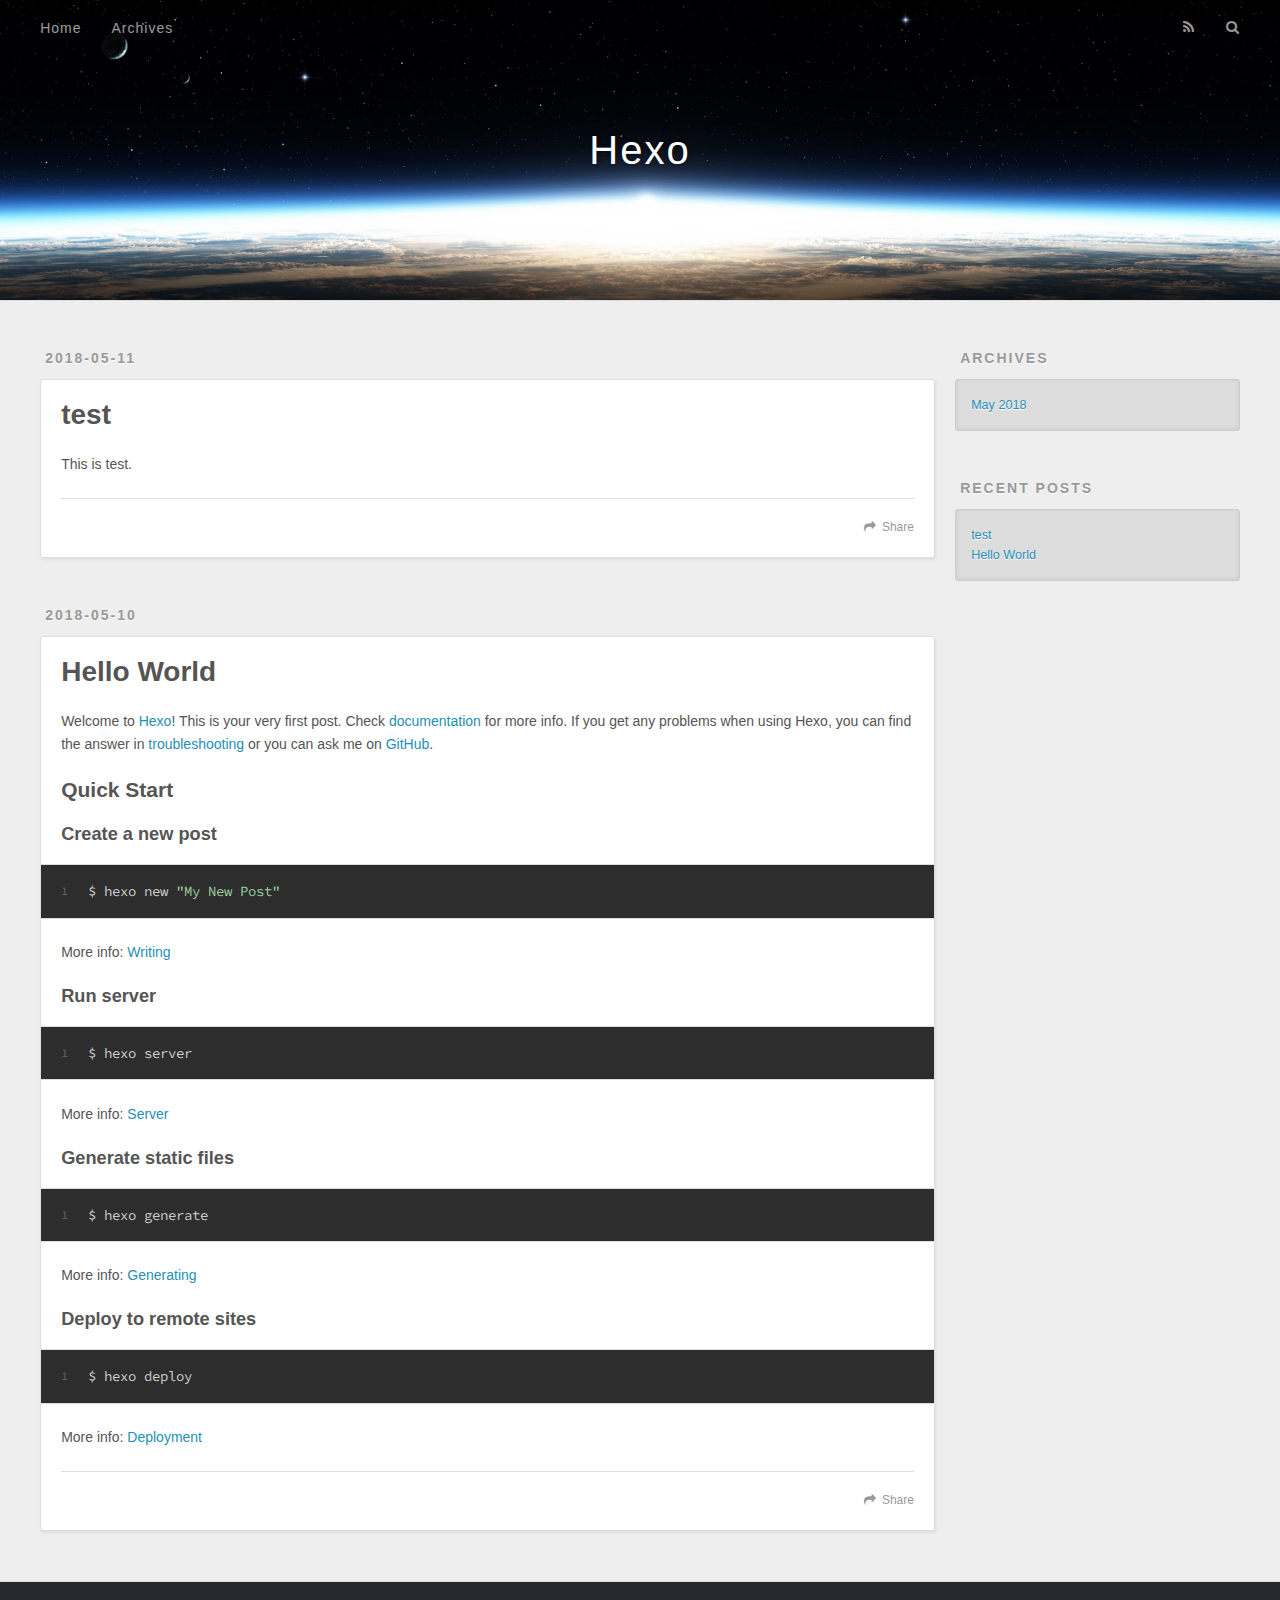
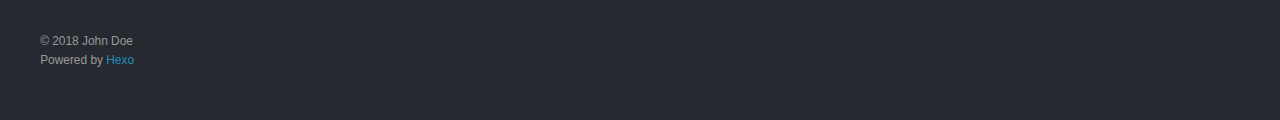
==== index.html @ 7282dd24 "Site updated: 2018-05-11 08:44:43" ====
<!DOCTYPE html>
<html>
<head>
  <meta charset="utf-8">
  

  
  <title>Hexo</title>
  <meta name="viewport" content="width=device-width, initial-scale=1, maximum-scale=1">
  <meta property="og:type" content="website">
<meta property="og:title" content="Hexo">
<meta property="og:url" content="http://yoursite.com/index.html">
<meta property="og:site_name" content="Hexo">
<meta property="og:locale" content="default">
<meta name="twitter:card" content="summary">
<meta name="twitter:title" content="Hexo">
  
    <link rel="alternate" href="/atom.xml" title="Hexo" type="application/atom+xml">
  
  
    <link rel="icon" href="/favicon.png">
  
  
    <link href="//fonts.googleapis.com/css?family=Source+Code+Pro" rel="stylesheet" type="text/css">
  
  <link rel="stylesheet" href="/css/style.css">
</head>

<body>
  <div id="container">
    <div id="wrap">
      <header id="header">
  <div id="banner"></div>
  <div id="header-outer" class="outer">
    <div id="header-title" class="inner">
      <h1 id="logo-wrap">
        <a href="/" id="logo">Hexo</a>
      </h1>
      
    </div>
    <div id="header-inner" class="inner">
      <nav id="main-nav">
        <a id="main-nav-toggle" class="nav-icon"></a>
        
          <a class="main-nav-link" href="/">Home</a>
        
          <a class="main-nav-link" href="/archives">Archives</a>
        
      </nav>
      <nav id="sub-nav">
        
          <a id="nav-rss-link" class="nav-icon" href="/atom.xml" title="RSS Feed"></a>
        
        <a id="nav-search-btn" class="nav-icon" title="Search"></a>
      </nav>
      <div id="search-form-wrap">
        <form action="//google.com/search" method="get" accept-charset="UTF-8" class="search-form"><input type="search" name="q" class="search-form-input" placeholder="Search"><button type="submit" class="search-form-submit">&#xF002;</button><input type="hidden" name="sitesearch" value="http://yoursite.com"></form>
      </div>
    </div>
  </div>
</header>
      <div class="outer">
        <section id="main">
  
    <article id="post-test" class="article article-type-post" itemscope itemprop="blogPost">
  <div class="article-meta">
    <a href="/2018/05/11/test/" class="article-date">
  <time datetime="2018-05-11T00:43:07.000Z" itemprop="datePublished">2018-05-11</time>
</a>
    
  </div>
  <div class="article-inner">
    
    
      <header class="article-header">
        
  
    <h1 itemprop="name">
      <a class="article-title" href="/2018/05/11/test/">test</a>
    </h1>
  

      </header>
    
    <div class="article-entry" itemprop="articleBody">
      
        <p>This is test.</p>

      
    </div>
    <footer class="article-footer">
      <a data-url="http://yoursite.com/2018/05/11/test/" data-id="cjh18owbz0000lodne33cmmk0" class="article-share-link">Share</a>
      
      
    </footer>
  </div>
  
</article>


  
    <article id="post-hello-world" class="article article-type-post" itemscope itemprop="blogPost">
  <div class="article-meta">
    <a href="/2018/05/10/hello-world/" class="article-date">
  <time datetime="2018-05-10T11:15:18.479Z" itemprop="datePublished">2018-05-10</time>
</a>
    
  </div>
  <div class="article-inner">
    
    
      <header class="article-header">
        
  
    <h1 itemprop="name">
      <a class="article-title" href="/2018/05/10/hello-world/">Hello World</a>
    </h1>
  

      </header>
    
    <div class="article-entry" itemprop="articleBody">
      
        <p>Welcome to <a href="https://hexo.io/" target="_blank" rel="noopener">Hexo</a>! This is your very first post. Check <a href="https://hexo.io/docs/" target="_blank" rel="noopener">documentation</a> for more info. If you get any problems when using Hexo, you can find the answer in <a href="https://hexo.io/docs/troubleshooting.html" target="_blank" rel="noopener">troubleshooting</a> or you can ask me on <a href="https://github.com/hexojs/hexo/issues" target="_blank" rel="noopener">GitHub</a>.</p>
<h2 id="Quick-Start"><a href="#Quick-Start" class="headerlink" title="Quick Start"></a>Quick Start</h2><h3 id="Create-a-new-post"><a href="#Create-a-new-post" class="headerlink" title="Create a new post"></a>Create a new post</h3><figure class="highlight bash"><table><tr><td class="gutter"><pre><span class="line">1</span><br></pre></td><td class="code"><pre><span class="line">$ hexo new <span class="string">"My New Post"</span></span><br></pre></td></tr></table></figure>
<p>More info: <a href="https://hexo.io/docs/writing.html" target="_blank" rel="noopener">Writing</a></p>
<h3 id="Run-server"><a href="#Run-server" class="headerlink" title="Run server"></a>Run server</h3><figure class="highlight bash"><table><tr><td class="gutter"><pre><span class="line">1</span><br></pre></td><td class="code"><pre><span class="line">$ hexo server</span><br></pre></td></tr></table></figure>
<p>More info: <a href="https://hexo.io/docs/server.html" target="_blank" rel="noopener">Server</a></p>
<h3 id="Generate-static-files"><a href="#Generate-static-files" class="headerlink" title="Generate static files"></a>Generate static files</h3><figure class="highlight bash"><table><tr><td class="gutter"><pre><span class="line">1</span><br></pre></td><td class="code"><pre><span class="line">$ hexo generate</span><br></pre></td></tr></table></figure>
<p>More info: <a href="https://hexo.io/docs/generating.html" target="_blank" rel="noopener">Generating</a></p>
<h3 id="Deploy-to-remote-sites"><a href="#Deploy-to-remote-sites" class="headerlink" title="Deploy to remote sites"></a>Deploy to remote sites</h3><figure class="highlight bash"><table><tr><td class="gutter"><pre><span class="line">1</span><br></pre></td><td class="code"><pre><span class="line">$ hexo deploy</span><br></pre></td></tr></table></figure>
<p>More info: <a href="https://hexo.io/docs/deployment.html" target="_blank" rel="noopener">Deployment</a></p>

      
    </div>
    <footer class="article-footer">
      <a data-url="http://yoursite.com/2018/05/10/hello-world/" data-id="cjh18owcf0001lodnywdc94x7" class="article-share-link">Share</a>
      
      
    </footer>
  </div>
  
</article>


  


</section>
        
          <aside id="sidebar">
  
    

  
    

  
    
  
    
  <div class="widget-wrap">
    <h3 class="widget-title">Archives</h3>
    <div class="widget">
      <ul class="archive-list"><li class="archive-list-item"><a class="archive-list-link" href="/archives/2018/05/">May 2018</a></li></ul>
    </div>
  </div>


  
    
  <div class="widget-wrap">
    <h3 class="widget-title">Recent Posts</h3>
    <div class="widget">
      <ul>
        
          <li>
            <a href="/2018/05/11/test/">test</a>
          </li>
        
          <li>
            <a href="/2018/05/10/hello-world/">Hello World</a>
          </li>
        
      </ul>
    </div>
  </div>

  
</aside>
        
      </div>
      <footer id="footer">
  
  <div class="outer">
    <div id="footer-info" class="inner">
      &copy; 2018 John Doe<br>
      Powered by <a href="http://hexo.io/" target="_blank">Hexo</a>
    </div>
  </div>
</footer>
    </div>
    <nav id="mobile-nav">
  
    <a href="/" class="mobile-nav-link">Home</a>
  
    <a href="/archives" class="mobile-nav-link">Archives</a>
  
</nav>
    

<script src="//ajax.googleapis.com/ajax/libs/jquery/2.0.3/jquery.min.js"></script>


  <link rel="stylesheet" href="/fancybox/jquery.fancybox.css">
  <script src="/fancybox/jquery.fancybox.pack.js"></script>


<script src="/js/script.js"></script>



  </div>
</body>
</html>
---- css/style.css ----
body {
  width: 100%;
}
body:before,
body:after {
  content: "";
  display: table;
}
body:after {
  clear: both;
}
html,
body,
div,
span,
applet,
object,
iframe,
h1,
h2,
h3,
h4,
h5,
h6,
p,
blockquote,
pre,
a,
abbr,
acronym,
address,
big,
cite,
code,
del,
dfn,
em,
img,
ins,
kbd,
q,
s,
samp,
small,
strike,
strong,
sub,
sup,
tt,
var,
dl,
dt,
dd,
ol,
ul,
li,
fieldset,
form,
label,
legend,
table,
caption,
tbody,
tfoot,
thead,
tr,
th,
td {
  margin: 0;
  padding: 0;
  border: 0;
  outline: 0;
  font-weight: inherit;
  font-style: inherit;
  font-family: inherit;
  font-size: 100%;
  vertical-align: baseline;
}
body {
  line-height: 1;
  color: #000;
  background: #fff;
}
ol,
ul {
  list-style: none;
}
table {
  border-collapse: separate;
  border-spacing: 0;
  vertical-align: middle;
}
caption,
th,
td {
  text-align: left;
  font-weight: normal;
  vertical-align: middle;
}
a img {
  border: none;
}
input,
button {
  margin: 0;
  padding: 0;
}
input::-moz-focus-inner,
button::-moz-focus-inner {
  border: 0;
  padding: 0;
}
@font-face {
  font-family: FontAwesome;
  font-style: normal;
  font-weight: normal;
  src: url("fonts/fontawesome-webfont.eot?v=#4.0.3");
  src: url("fonts/fontawesome-webfont.eot?#iefix&v=#4.0.3") format("embedded-opentype"), url("fonts/fontawesome-webfont.woff?v=#4.0.3") format("woff"), url("fonts/fontawesome-webfont.ttf?v=#4.0.3") format("truetype"), url("fonts/fontawesome-webfont.svg#fontawesomeregular?v=#4.0.3") format("svg");
}
html,
body,
#container {
  height: 100%;
}
body {
  background: #eee;
  font: 14px -apple-system, BlinkMacSystemFont, "Segoe UI", "Roboto", "Oxygen", "Ubuntu", "Cantarell", "Fira Sans", "Droid Sans", "Helvetica Neue", sans-serif;
  -webkit-text-size-adjust: 100%;
}
.outer {
  max-width: 1220px;
  margin: 0 auto;
  padding: 0 20px;
}
.outer:before,
.outer:after {
  content: "";
  display: table;
}
.outer:after {
  clear: both;
}
.inner {
  display: inline;
  float: left;
  width: 98.33333333333333%;
  margin: 0 0.833333333333333%;
}
.left,
.alignleft {
  float: left;
}
.right,
.alignright {
  float: right;
}
.clear {
  clear: both;
}
#container {
  position: relative;
}
.mobile-nav-on {
  overflow: hidden;
}
#wrap {
  height: 100%;
  width: 100%;
  position: absolute;
  top: 0;
  left: 0;
  -webkit-transition: 0.2s ease-out;
  -moz-transition: 0.2s ease-out;
  -ms-transition: 0.2s ease-out;
  transition: 0.2s ease-out;
  z-index: 1;
  background: #eee;
}
.mobile-nav-on #wrap {
  left: 280px;
}
@media screen and (min-width: 768px) {
  #main {
    display: inline;
    float: left;
    width: 73.33333333333333%;
    margin: 0 0.833333333333333%;
  }
}
.article-date,
.article-category-link,
.archive-year,
.widget-title {
  text-decoration: none;
  text-transform: uppercase;
  letter-spacing: 2px;
  color: #999;
  margin-bottom: 1em;
  margin-left: 5px;
  line-height: 1em;
  text-shadow: 0 1px #fff;
  font-weight: bold;
}
.article-inner,
.archive-article-inner {
  background: #fff;
  -webkit-box-shadow: 1px 2px 3px #ddd;
  box-shadow: 1px 2px 3px #ddd;
  border: 1px solid #ddd;
  border-radius: 3px;
}
.article-entry h1,
.widget h1 {
  font-size: 2em;
}
.article-entry h2,
.widget h2 {
  font-size: 1.5em;
}
.article-entry h3,
.widget h3 {
  font-size: 1.3em;
}
.article-entry h4,
.widget h4 {
  font-size: 1.2em;
}
.article-entry h5,
.widget h5 {
  font-size: 1em;
}
.article-entry h6,
.widget h6 {
  font-size: 1em;
  color: #999;
}
.article-entry hr,
.widget hr {
  border: 1px dashed #ddd;
}
.article-entry strong,
.widget strong {
  font-weight: bold;
}
.article-entry em,
.widget em,
.article-entry cite,
.widget cite {
  font-style: italic;
}
.article-entry sup,
.widget sup,
.article-entry sub,
.widget sub {
  font-size: 0.75em;
  line-height: 0;
  position: relative;
  vertical-align: baseline;
}
.article-entry sup,
.widget sup {
  top: -0.5em;
}
.article-entry sub,
.widget sub {
  bottom: -0.2em;
}
.article-entry small,
.widget small {
  font-size: 0.85em;
}
.article-entry acronym,
.widget acronym,
.article-entry abbr,
.widget abbr {
  border-bottom: 1px dotted;
}
.article-entry ul,
.widget ul,
.article-entry ol,
.widget ol,
.article-entry dl,
.widget dl {
  margin: 0 20px;
  line-height: 1.6em;
}
.article-entry ul ul,
.widget ul ul,
.article-entry ol ul,
.widget ol ul,
.article-entry ul ol,
.widget ul ol,
.article-entry ol ol,
.widget ol ol {
  margin-top: 0;
  margin-bottom: 0;
}
.article-entry ul,
.widget ul {
  list-style: disc;
}
.article-entry ol,
.widget ol {
  list-style: decimal;
}
.article-entry dt,
.widget dt {
  font-weight: bold;
}
#header {
  height: 300px;
  position: relative;
  border-bottom: 1px solid #ddd;
}
#header:before,
#header:after {
  content: "";
  position: absolute;
  left: 0;
  right: 0;
  height: 40px;
}
#header:before {
  top: 0;
  background: -webkit-linear-gradient(rgba(0,0,0,0.2), transparent);
  background: -moz-linear-gradient(rgba(0,0,0,0.2), transparent);
  background: -ms-linear-gradient(rgba(0,0,0,0.2), transparent);
  background: linear-gradient(rgba(0,0,0,0.2), transparent);
}
#header:after {
  bottom: 0;
  background: -webkit-linear-gradient(transparent, rgba(0,0,0,0.2));
  background: -moz-linear-gradient(transparent, rgba(0,0,0,0.2));
  background: -ms-linear-gradient(transparent, rgba(0,0,0,0.2));
  background: linear-gradient(transparent, rgba(0,0,0,0.2));
}
#header-outer {
  height: 100%;
  position: relative;
}
#header-inner {
  position: relative;
  overflow: hidden;
}
#banner {
  position: absolute;
  top: 0;
  left: 0;
  width: 100%;
  height: 100%;
  background: url("images/banner.jpg") center #000;
  -webkit-background-size: cover;
  -moz-background-size: cover;
  background-size: cover;
  z-index: -1;
}
#header-title {
  text-align: center;
  height: 40px;
  position: absolute;
  top: 50%;
  left: 0;
  margin-top: -20px;
}
#logo,
#subtitle {
  text-decoration: none;
  color: #fff;
  font-weight: 300;
  text-shadow: 0 1px 4px rgba(0,0,0,0.3);
}
#logo {
  font-size: 40px;
  line-height: 40px;
  letter-spacing: 2px;
}
#subtitle {
  font-size: 16px;
  line-height: 16px;
  letter-spacing: 1px;
}
#subtitle-wrap {
  margin-top: 16px;
}
#main-nav {
  float: left;
  margin-left: -15px;
}
.nav-icon,
.main-nav-link {
  float: left;
  color: #fff;
  opacity: 0.6;
  text-decoration: none;
  text-shadow: 0 1px rgba(0,0,0,0.2);
  -webkit-transition: opacity 0.2s;
  -moz-transition: opacity 0.2s;
  -ms-transition: opacity 0.2s;
  transition: opacity 0.2s;
  display: block;
  padding: 20px 15px;
}
.nav-icon:hover,
.main-nav-link:hover {
  opacity: 1;
}
.nav-icon {
  font-family: FontAwesome;
  text-align: center;
  font-size: 14px;
  width: 14px;
  height: 14px;
  padding: 20px 15px;
  position: relative;
  cursor: pointer;
}
.main-nav-link {
  font-weight: 300;
  letter-spacing: 1px;
}
@media screen and (max-width: 479px) {
  .main-nav-link {
    display: none;
  }
}
#main-nav-toggle {
  display: none;
}
#main-nav-toggle:before {
  content: "\f0c9";
}
@media screen and (max-width: 479px) {
  #main-nav-toggle {
    display: block;
  }
}
#sub-nav {
  float: right;
  margin-right: -15px;
}
#nav-rss-link:before {
  content: "\f09e";
}
#nav-search-btn:before {
  content: "\f002";
}
#search-form-wrap {
  position: absolute;
  top: 15px;
  width: 150px;
  height: 30px;
  right: -150px;
  opacity: 0;
  -webkit-transition: 0.2s ease-out;
  -moz-transition: 0.2s ease-out;
  -ms-transition: 0.2s ease-out;
  transition: 0.2s ease-out;
}
#search-form-wrap.on {
  opacity: 1;
  right: 0;
}
@media screen and (max-width: 479px) {
  #search-form-wrap {
    width: 100%;
    right: -100%;
  }
}
.search-form {
  position: absolute;
  top: 0;
  left: 0;
  right: 0;
  background: #fff;
  padding: 5px 15px;
  border-radius: 15px;
  -webkit-box-shadow: 0 0 10px rgba(0,0,0,0.3);
  box-shadow: 0 0 10px rgba(0,0,0,0.3);
}
.search-form-input {
  border: none;
  background: none;
  color: #555;
  width: 100%;
  font: 13px -apple-system, BlinkMacSystemFont, "Segoe UI", "Roboto", "Oxygen", "Ubuntu", "Cantarell", "Fira Sans", "Droid Sans", "Helvetica Neue", sans-serif;
  outline: none;
}
.search-form-input::-webkit-search-results-decoration,
.search-form-input::-webkit-search-cancel-button {
  -webkit-appearance: none;
}
.search-form-submit {
  position: absolute;
  top: 50%;
  right: 10px;
  margin-top: -7px;
  font: 13px FontAwesome;
  border: none;
  background: none;
  color: #bbb;
  cursor: pointer;
}
.search-form-submit:hover,
.search-form-submit:focus {
  color: #777;
}
.article {
  margin: 50px 0;
}
.article-inner {
  overflow: hidden;
}
.article-meta:before,
.article-meta:after {
  content: "";
  display: table;
}
.article-meta:after {
  clear: both;
}
.article-date {
  float: left;
}
.article-category {
  float: left;
  line-height: 1em;
  color: #ccc;
  text-shadow: 0 1px #fff;
  margin-left: 8px;
}
.article-category:before {
  content: "\2022";
}
.article-category-link {
  margin: 0 12px 1em;
}
.article-header {
  padding: 20px 20px 0;
}
.article-title {
  text-decoration: none;
  font-size: 2em;
  font-weight: bold;
  color: #555;
  line-height: 1.1em;
  -webkit-transition: color 0.2s;
  -moz-transition: color 0.2s;
  -ms-transition: color 0.2s;
  transition: color 0.2s;
}
a.article-title:hover {
  color: #258fb8;
}
.article-entry {
  color: #555;
  padding: 0 20px;
}
.article-entry:before,
.article-entry:after {
  content: "";
  display: table;
}
.article-entry:after {
  clear: both;
}
.article-entry p,
.article-entry table {
  line-height: 1.6em;
  margin: 1.6em 0;
}
.article-entry h1,
.article-entry h2,
.article-entry h3,
.article-entry h4,
.article-entry h5,
.article-entry h6 {
  font-weight: bold;
}
.article-entry h1,
.article-entry h2,
.article-entry h3,
.article-entry h4,
.article-entry h5,
.article-entry h6 {
  line-height: 1.1em;
  margin: 1.1em 0;
}
.article-entry a {
  color: #258fb8;
  text-decoration: none;
}
.article-entry a:hover {
  text-decoration: underline;
}
.article-entry ul,
.article-entry ol,
.article-entry dl {
  margin-top: 1.6em;
  margin-bottom: 1.6em;
}
.article-entry img,
.article-entry video {
  max-width: 100%;
  height: auto;
  display: block;
  margin: auto;
}
.article-entry iframe {
  border: none;
}
.article-entry table {
  width: 100%;
  border-collapse: collapse;
  border-spacing: 0;
}
.article-entry th {
  font-weight: bold;
  border-bottom: 3px solid #ddd;
  padding-bottom: 0.5em;
}
.article-entry td {
  border-bottom: 1px solid #ddd;
  padding: 10px 0;
}
.article-entry blockquote {
  font-family: Georgia, "Times New Roman", serif;
  font-size: 1.4em;
  margin: 1.6em 20px;
  text-align: center;
}
.article-entry blockquote footer {
  font-size: 14px;
  margin: 1.6em 0;
  font-family: -apple-system, BlinkMacSystemFont, "Segoe UI", "Roboto", "Oxygen", "Ubuntu", "Cantarell", "Fira Sans", "Droid Sans", "Helvetica Neue", sans-serif;
}
.article-entry blockquote footer cite:before {
  content: "—";
  padding: 0 0.5em;
}
.article-entry .pullquote {
  text-align: left;
  width: 45%;
  margin: 0;
}
.article-entry .pullquote.left {
  margin-left: 0.5em;
  margin-right: 1em;
}
.article-entry .pullquote.right {
  margin-right: 0.5em;
  margin-left: 1em;
}
.article-entry .caption {
  color: #999;
  display: block;
  font-size: 0.9em;
  margin-top: 0.5em;
  position: relative;
  text-align: center;
}
.article-entry .video-container {
  position: relative;
  padding-top: 56.25%;
  height: 0;
  overflow: hidden;
}
.article-entry .video-container iframe,
.article-entry .video-container object,
.article-entry .video-container embed {
  position: absolute;
  top: 0;
  left: 0;
  width: 100%;
  height: 100%;
  margin-top: 0;
}
.article-more-link a {
  display: inline-block;
  line-height: 1em;
  padding: 6px 15px;
  border-radius: 15px;
  background: #eee;
  color: #999;
  text-shadow: 0 1px #fff;
  text-decoration: none;
}
.article-more-link a:hover {
  background: #258fb8;
  color: #fff;
  text-decoration: none;
  text-shadow: 0 1px #1e7293;
}
.article-footer {
  font-size: 0.85em;
  line-height: 1.6em;
  border-top: 1px solid #ddd;
  padding-top: 1.6em;
  margin: 0 20px 20px;
}
.article-footer:before,
.article-footer:after {
  content: "";
  display: table;
}
.article-footer:after {
  clear: both;
}
.article-footer a {
  color: #999;
  text-decoration: none;
}
.article-footer a:hover {
  color: #555;
}
.article-tag-list-item {
  float: left;
  margin-right: 10px;
}
.article-tag-list-link:before {
  content: "#";
}
.article-comment-link {
  float: right;
}
.article-comment-link:before {
  content: "\f075";
  font-family: FontAwesome;
  padding-right: 8px;
}
.article-share-link {
  cursor: pointer;
  float: right;
  margin-left: 20px;
}
.article-share-link:before {
  content: "\f064";
  font-family: FontAwesome;
  padding-right: 6px;
}
#article-nav {
  position: relative;
}
#article-nav:before,
#article-nav:after {
  content: "";
  display: table;
}
#article-nav:after {
  clear: both;
}
@media screen and (min-width: 768px) {
  #article-nav {
    margin: 50px 0;
  }
  #article-nav:before {
    width: 8px;
    height: 8px;
    position: absolute;
    top: 50%;
    left: 50%;
    margin-top: -4px;
    margin-left: -4px;
    content: "";
    border-radius: 50%;
    background: #ddd;
    -webkit-box-shadow: 0 1px 2px #fff;
    box-shadow: 0 1px 2px #fff;
  }
}
.article-nav-link-wrap {
  text-decoration: none;
  text-shadow: 0 1px #fff;
  color: #999;
  -webkit-box-sizing: border-box;
  -moz-box-sizing: border-box;
  box-sizing: border-box;
  margin-top: 50px;
  text-align: center;
  display: block;
}
.article-nav-link-wrap:hover {
  color: #555;
}
@media screen and (min-width: 768px) {
  .article-nav-link-wrap {
    width: 50%;
    margin-top: 0;
  }
}
@media screen and (min-width: 768px) {
  #article-nav-newer {
    float: left;
    text-align: right;
    padding-right: 20px;
  }
}
@media screen and (min-width: 768px) {
  #article-nav-older {
    float: right;
    text-align: left;
    padding-left: 20px;
  }
}
.article-nav-caption {
  text-transform: uppercase;
  letter-spacing: 2px;
  color: #ddd;
  line-height: 1em;
  font-weight: bold;
}
#article-nav-newer .article-nav-caption {
  margin-right: -2px;
}
.article-nav-title {
  font-size: 0.85em;
  line-height: 1.6em;
  margin-top: 0.5em;
}
.article-share-box {
  position: absolute;
  display: none;
  background: #fff;
  -webkit-box-shadow: 1px 2px 10px rgba(0,0,0,0.2);
  box-shadow: 1px 2px 10px rgba(0,0,0,0.2);
  border-radius: 3px;
  margin-left: -145px;
  overflow: hidden;
  z-index: 1;
}
.article-share-box.on {
  display: block;
}
.article-share-input {
  width: 100%;
  background: none;
  -webkit-box-sizing: border-box;
  -moz-box-sizing: border-box;
  box-sizing: border-box;
  font: 14px -apple-system, BlinkMacSystemFont, "Segoe UI", "Roboto", "Oxygen", "Ubuntu", "Cantarell", "Fira Sans", "Droid Sans", "Helvetica Neue", sans-serif;
  padding: 0 15px;
  color: #555;
  outline: none;
  border: 1px solid #ddd;
  border-radius: 3px 3px 0 0;
  height: 36px;
  line-height: 36px;
}
.article-share-links {
  background: #eee;
}
.article-share-links:before,
.article-share-links:after {
  content: "";
  display: table;
}
.article-share-links:after {
  clear: both;
}
.article-share-twitter,
.article-share-facebook,
.article-share-pinterest,
.article-share-google {
  width: 50px;
  height: 36px;
  display: block;
  float: left;
  position: relative;
  color: #999;
  text-shadow: 0 1px #fff;
}
.article-share-twitter:before,
.article-share-facebook:before,
.article-share-pinterest:before,
.article-share-google:before {
  font-size: 20px;
  font-family: FontAwesome;
  width: 20px;
  height: 20px;
  position: absolute;
  top: 50%;
  left: 50%;
  margin-top: -10px;
  margin-left: -10px;
  text-align: center;
}
.article-share-twitter:hover,
.article-share-facebook:hover,
.article-share-pinterest:hover,
.article-share-google:hover {
  color: #fff;
}
.article-share-twitter:before {
  content: "\f099";
}
.article-share-twitter:hover {
  background: #00aced;
  text-shadow: 0 1px #008abe;
}
.article-share-facebook:before {
  content: "\f09a";
}
.article-share-facebook:hover {
  background: #3b5998;
  text-shadow: 0 1px #2f477a;
}
.article-share-pinterest:before {
  content: "\f0d2";
}
.article-share-pinterest:hover {
  background: #cb2027;
  text-shadow: 0 1px #a21a1f;
}
.article-share-google:before {
  content: "\f0d5";
}
.article-share-google:hover {
  background: #dd4b39;
  text-shadow: 0 1px #be3221;
}
.article-gallery {
  background: #000;
  position: relative;
}
.article-gallery-photos {
  position: relative;
  overflow: hidden;
}
.article-gallery-img {
  display: none;
  max-width: 100%;
}
.article-gallery-img:first-child {
  display: block;
}
.article-gallery-img.loaded {
  position: absolute;
  display: block;
}
.article-gallery-img img {
  display: block;
  max-width: 100%;
  margin: 0 auto;
}
#comments {
  background: #fff;
  -webkit-box-shadow: 1px 2px 3px #ddd;
  box-shadow: 1px 2px 3px #ddd;
  padding: 20px;
  border: 1px solid #ddd;
  border-radius: 3px;
  margin: 50px 0;
}
#comments a {
  color: #258fb8;
}
.archives-wrap {
  margin: 50px 0;
}
.archives:before,
.archives:after {
  content: "";
  display: table;
}
.archives:after {
  clear: both;
}
.archive-year-wrap {
  margin-bottom: 1em;
}
.archives {
  -webkit-column-gap: 10px;
  -moz-column-gap: 10px;
  column-gap: 10px;
}
@media screen and (min-width: 480px) and (max-width: 767px) {
  .archives {
    -webkit-column-count: 2;
    -moz-column-count: 2;
    column-count: 2;
  }
}
@media screen and (min-width: 768px) {
  .archives {
    -webkit-column-count: 3;
    -moz-column-count: 3;
    column-count: 3;
  }
}
.archive-article {
  -webkit-column-break-inside: avoid;
  page-break-inside: avoid;
  overflow: hidden;
  break-inside: avoid-column;
}
.archive-article-inner {
  padding: 10px;
  margin-bottom: 15px;
}
.archive-article-title {
  text-decoration: none;
  font-weight: bold;
  color: #555;
  -webkit-transition: color 0.2s;
  -moz-transition: color 0.2s;
  -ms-transition: color 0.2s;
  transition: color 0.2s;
  line-height: 1.6em;
}
.archive-article-title:hover {
  color: #258fb8;
}
.archive-article-footer {
  margin-top: 1em;
}
.archive-article-date {
  color: #999;
  text-decoration: none;
  font-size: 0.85em;
  line-height: 1em;
  margin-bottom: 0.5em;
  display: block;
}
#page-nav {
  margin: 50px auto;
  background: #fff;
  -webkit-box-shadow: 1px 2px 3px #ddd;
  box-shadow: 1px 2px 3px #ddd;
  border: 1px solid #ddd;
  border-radius: 3px;
  text-align: center;
  color: #999;
  overflow: hidden;
}
#page-nav:before,
#page-nav:after {
  content: "";
  display: table;
}
#page-nav:after {
  clear: both;
}
#page-nav a,
#page-nav span {
  padding: 10px 20px;
  line-height: 1;
  height: 2ex;
}
#page-nav a {
  color: #999;
  text-decoration: none;
}
#page-nav a:hover {
  background: #999;
  color: #fff;
}
#page-nav .prev {
  float: left;
}
#page-nav .next {
  float: right;
}
#page-nav .page-number {
  display: inline-block;
}
@media screen and (max-width: 479px) {
  #page-nav .page-number {
    display: none;
  }
}
#page-nav .current {
  color: #555;
  font-weight: bold;
}
#page-nav .space {
  color: #ddd;
}
#footer {
  background: #262a30;
  padding: 50px 0;
  border-top: 1px solid #ddd;
  color: #999;
}
#footer a {
  color: #258fb8;
  text-decoration: none;
}
#footer a:hover {
  text-decoration: underline;
}
#footer-info {
  line-height: 1.6em;
  font-size: 0.85em;
}
.article-entry pre,
.article-entry .highlight {
  background: #2d2d2d;
  margin: 0 -20px;
  padding: 15px 20px;
  border-style: solid;
  border-color: #ddd;
  border-width: 1px 0;
  overflow: auto;
  color: #ccc;
  line-height: 22.400000000000002px;
}
.article-entry .highlight .gutter pre,
.article-entry .gist .gist-file .gist-data .line-numbers {
  color: #666;
  font-size: 0.85em;
}
.article-entry pre,
.article-entry code {
  font-family: "Source Code Pro", Consolas, Monaco, Menlo, Consolas, monospace;
}
.article-entry code {
  background: #eee;
  text-shadow: 0 1px #fff;
  padding: 0 0.3em;
}
.article-entry pre code {
  background: none;
  text-shadow: none;
  padding: 0;
}
.article-entry .highlight pre {
  border: none;
  margin: 0;
  padding: 0;
}
.article-entry .highlight table {
  margin: 0;
  width: auto;
}
.article-entry .highlight td {
  border: none;
  padding: 0;
}
.article-entry .highlight figcaption {
  font-size: 0.85em;
  color: #999;
  line-height: 1em;
  margin-bottom: 1em;
}
.article-entry .highlight figcaption:before,
.article-entry .highlight figcaption:after {
  content: "";
  display: table;
}
.article-entry .highlight figcaption:after {
  clear: both;
}
.article-entry .highlight figcaption a {
  float: right;
}
.article-entry .highlight .gutter pre {
  text-align: right;
  padding-right: 20px;
}
.article-entry .highlight .line {
  height: 22.400000000000002px;
}
.article-entry .highlight .line.marked {
  background: #515151;
}
.article-entry .gist {
  margin: 0 -20px;
  border-style: solid;
  border-color: #ddd;
  border-width: 1px 0;
  background: #2d2d2d;
  padding: 15px 20px 15px 0;
}
.article-entry .gist .gist-file {
  border: none;
  font-family: "Source Code Pro", Consolas, Monaco, Menlo, Consolas, monospace;
  margin: 0;
}
.article-entry .gist .gist-file .gist-data {
  background: none;
  border: none;
}
.article-entry .gist .gist-file .gist-data .line-numbers {
  background: none;
  border: none;
  padding: 0 20px 0 0;
}
.article-entry .gist .gist-file .gist-data .line-data {
  padding: 0 !important;
}
.article-entry .gist .gist-file .highlight {
  margin: 0;
  padding: 0;
  border: none;
}
.article-entry .gist .gist-file .gist-meta {
  background: #2d2d2d;
  color: #999;
  font: 0.85em -apple-system, BlinkMacSystemFont, "Segoe UI", "Roboto", "Oxygen", "Ubuntu", "Cantarell", "Fira Sans", "Droid Sans", "Helvetica Neue", sans-serif;
  text-shadow: 0 0;
  padding: 0;
  margin-top: 1em;
  margin-left: 20px;
}
.article-entry .gist .gist-file .gist-meta a {
  color: #258fb8;
  font-weight: normal;
}
.article-entry .gist .gist-file .gist-meta a:hover {
  text-decoration: underline;
}
pre .comment,
pre .title {
  color: #999;
}
pre .variable,
pre .attribute,
pre .tag,
pre .regexp,
pre .ruby .constant,
pre .xml .tag .title,
pre .xml .pi,
pre .xml .doctype,
pre .html .doctype,
pre .css .id,
pre .css .class,
pre .css .pseudo {
  color: #f2777a;
}
pre .number,
pre .preprocessor,
pre .built_in,
pre .literal,
pre .params,
pre .constant {
  color: #f99157;
}
pre .class,
pre .ruby .class .title,
pre .css .rules .attribute {
  color: #9c9;
}
pre .string,
pre .value,
pre .inheritance,
pre .header,
pre .ruby .symbol,
pre .xml .cdata {
  color: #9c9;
}
pre .css .hexcolor {
  color: #6cc;
}
pre .function,
pre .python .decorator,
pre .python .title,
pre .ruby .function .title,
pre .ruby .title .keyword,
pre .perl .sub,
pre .javascript .title,
pre .coffeescript .title {
  color: #69c;
}
pre .keyword,
pre .javascript .function {
  color: #c9c;
}
@media screen and (max-width: 479px) {
  #mobile-nav {
    position: absolute;
    top: 0;
    left: 0;
    width: 280px;
    height: 100%;
    background: #191919;
    border-right: 1px solid #fff;
  }
}
@media screen and (max-width: 479px) {
  .mobile-nav-link {
    display: block;
    color: #999;
    text-decoration: none;
    padding: 15px 20px;
    font-weight: bold;
  }
  .mobile-nav-link:hover {
    color: #fff;
  }
}
@media screen and (min-width: 768px) {
  #sidebar {
    display: inline;
    float: left;
    width: 23.333333333333332%;
    margin: 0 0.833333333333333%;
  }
}
.widget-wrap {
  margin: 50px 0;
}
.widget {
  color: #777;
  text-shadow: 0 1px #fff;
  background: #ddd;
  -webkit-box-shadow: 0 -1px 4px #ccc inset;
  box-shadow: 0 -1px 4px #ccc inset;
  border: 1px solid #ccc;
  padding: 15px;
  border-radius: 3px;
}
.widget a {
  color: #258fb8;
  text-decoration: none;
}
.widget a:hover {
  text-decoration: underline;
}
.widget ul ul,
.widget ol ul,
.widget dl ul,
.widget ul ol,
.widget ol ol,
.widget dl ol,
.widget ul dl,
.widget ol dl,
.widget dl dl {
  margin-left: 15px;
  list-style: disc;
}
.widget {
  line-height: 1.6em;
  word-wrap: break-word;
  font-size: 0.9em;
}
.widget ul,
.widget ol {
  list-style: none;
  margin: 0;
}
.widget ul ul,
.widget ol ul,
.widget ul ol,
.widget ol ol {
  margin: 0 20px;
}
.widget ul ul,
.widget ol ul {
  list-style: disc;
}
.widget ul ol,
.widget ol ol {
  list-style: decimal;
}
.category-list-count,
.tag-list-count,
.archive-list-count {
  padding-left: 5px;
  color: #999;
  font-size: 0.85em;
}
.category-list-count:before,
.tag-list-count:before,
.archive-list-count:before {
  content: "(";
}
.category-list-count:after,
.tag-list-count:after,
.archive-list-count:after {
  content: ")";
}
.tagcloud a {
  margin-right: 5px;
  display: inline-block;
}
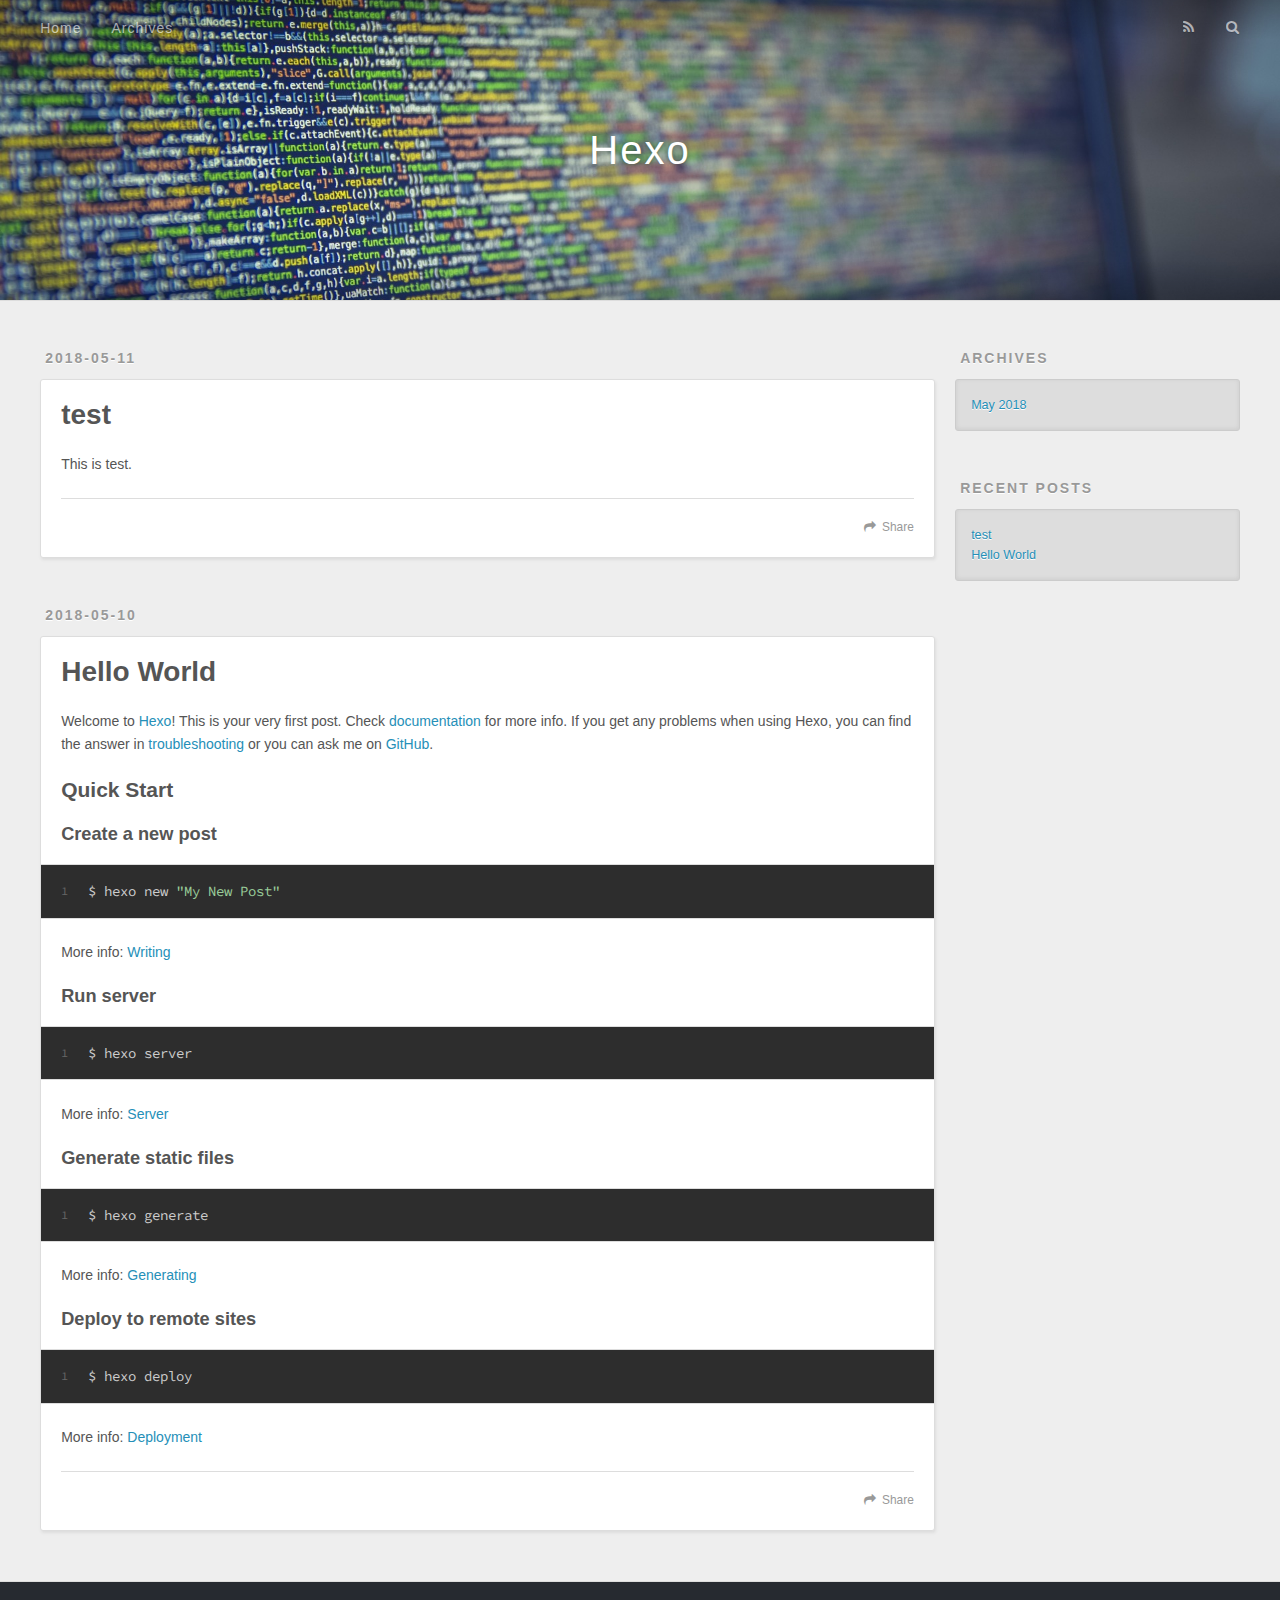
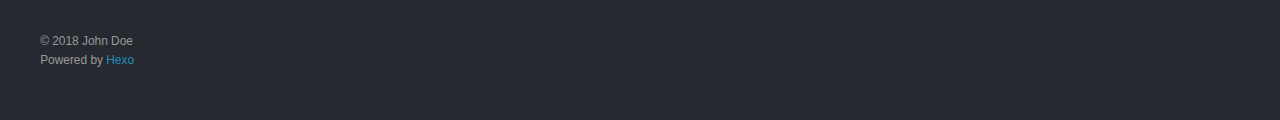
==== commit b5de9eac: "Site updated: 2018-05-11 09:58:11" ====
--- a/index.html
+++ b/index.html
@@ -89,7 +89,7 @@
       
     </div>
     <footer class="article-footer">
-      <a data-url="http://yoursite.com/2018/05/11/test/" data-id="cjh18owbz0000lodne33cmmk0" class="article-share-link">Share</a>
+      <a data-url="http://yoursite.com/2018/05/11/test/" data-id="cjh18mvf90000pcdn6jwzcklg" class="article-share-link">Share</a>
       
       
     </footer>
@@ -134,7 +134,7 @@
       
     </div>
     <footer class="article-footer">
-      <a data-url="http://yoursite.com/2018/05/10/hello-world/" data-id="cjh18owcf0001lodnywdc94x7" class="article-share-link">Share</a>
+      <a data-url="http://yoursite.com/2018/05/10/hello-world/" data-id="cjh0ft2qx0000z0dn7bzuacnx" class="article-share-link">Share</a>
       
       
     </footer>
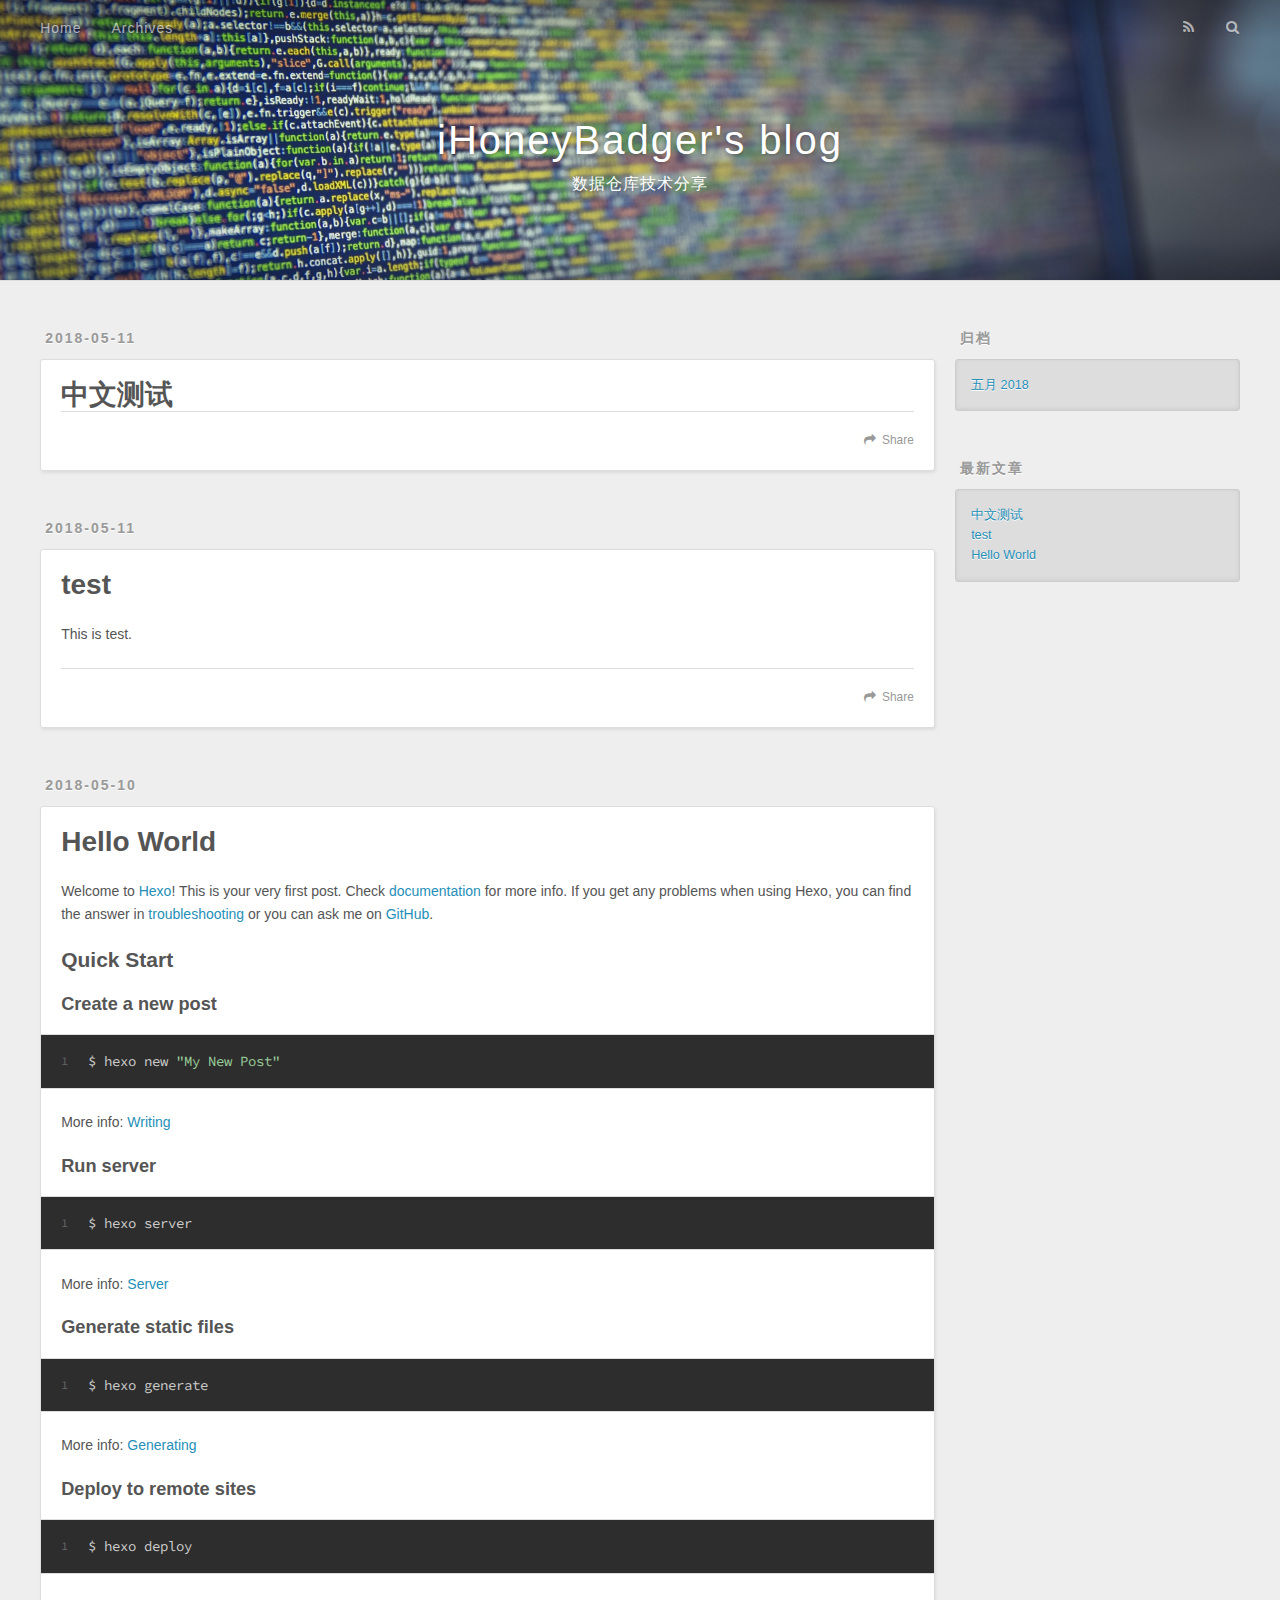
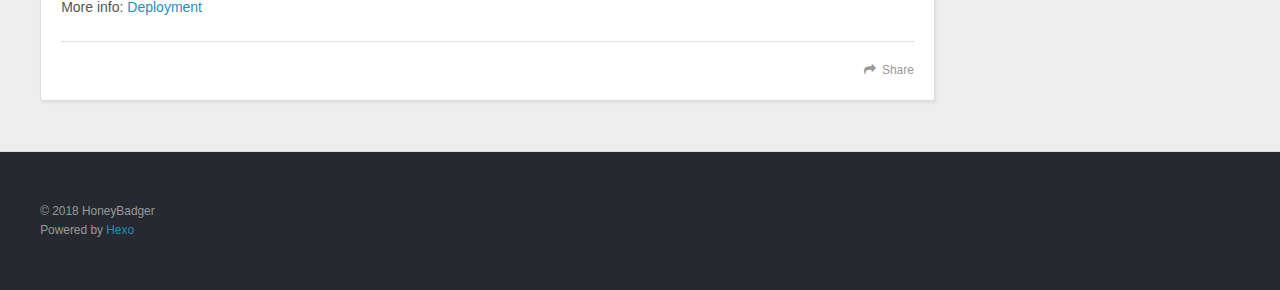
==== commit 0ffc0167: "Site updated: 2018-05-11 15:22:57" ====
--- a/index.html
+++ b/index.html
@@ -5,17 +5,21 @@
   
 
   
-  <title>Hexo</title>
+  <title>iHoneyBadger&#39;s blog</title>
   <meta name="viewport" content="width=device-width, initial-scale=1, maximum-scale=1">
-  <meta property="og:type" content="website">
-<meta property="og:title" content="Hexo">
-<meta property="og:url" content="http://yoursite.com/index.html">
-<meta property="og:site_name" content="Hexo">
-<meta property="og:locale" content="default">
+  <meta name="description" content="Data Warehouse, Big Data, Hadoop, Hive, Spark">
+<meta name="keywords" content="Data Warehouse, Big Data, Hadoop, Hive, Spark">
+<meta property="og:type" content="website">
+<meta property="og:title" content="iHoneyBadger&#39;s blog">
+<meta property="og:url" content="https://ihoneybadger.github.io/index.html">
+<meta property="og:site_name" content="iHoneyBadger&#39;s blog">
+<meta property="og:description" content="Data Warehouse, Big Data, Hadoop, Hive, Spark">
+<meta property="og:locale" content="zh-CN">
 <meta name="twitter:card" content="summary">
-<meta name="twitter:title" content="Hexo">
-  
-    <link rel="alternate" href="/atom.xml" title="Hexo" type="application/atom+xml">
+<meta name="twitter:title" content="iHoneyBadger&#39;s blog">
+<meta name="twitter:description" content="Data Warehouse, Big Data, Hadoop, Hive, Spark">
+  
+    <link rel="alternate" href="/atom.xml" title="iHoneyBadger&#39;s blog" type="application/atom+xml">
   
   
     <link rel="icon" href="/favicon.png">
@@ -34,8 +38,12 @@
   <div id="header-outer" class="outer">
     <div id="header-title" class="inner">
       <h1 id="logo-wrap">
-        <a href="/" id="logo">Hexo</a>
+        <a href="/" id="logo">iHoneyBadger&#39;s blog</a>
       </h1>
+      
+        <h2 id="subtitle-wrap">
+          <a href="/" id="subtitle">数据仓库技术分享</a>
+        </h2>
       
     </div>
     <div id="header-inner" class="inner">
@@ -51,16 +59,53 @@
         
           <a id="nav-rss-link" class="nav-icon" href="/atom.xml" title="RSS Feed"></a>
         
-        <a id="nav-search-btn" class="nav-icon" title="Search"></a>
+        <a id="nav-search-btn" class="nav-icon" title="搜索"></a>
       </nav>
       <div id="search-form-wrap">
-        <form action="//google.com/search" method="get" accept-charset="UTF-8" class="search-form"><input type="search" name="q" class="search-form-input" placeholder="Search"><button type="submit" class="search-form-submit">&#xF002;</button><input type="hidden" name="sitesearch" value="http://yoursite.com"></form>
+        <form action="//google.com/search" method="get" accept-charset="UTF-8" class="search-form"><input type="search" name="q" class="search-form-input" placeholder="Search"><button type="submit" class="search-form-submit">&#xF002;</button><input type="hidden" name="sitesearch" value="https://ihoneybadger.github.io"></form>
       </div>
     </div>
   </div>
 </header>
       <div class="outer">
         <section id="main">
+  
+    <article id="post-中文测试" class="article article-type-post" itemscope itemprop="blogPost">
+  <div class="article-meta">
+    <a href="/2018/05/11/中文测试/" class="article-date">
+  <time datetime="2018-05-11T02:07:09.000Z" itemprop="datePublished">2018-05-11</time>
+</a>
+    
+  </div>
+  <div class="article-inner">
+    
+    
+      <header class="article-header">
+        
+  
+    <h1 itemprop="name">
+      <a class="article-title" href="/2018/05/11/中文测试/">中文测试</a>
+    </h1>
+  
+
+      </header>
+    
+    <div class="article-entry" itemprop="articleBody">
+      
+        
+      
+    </div>
+    <footer class="article-footer">
+      <a data-url="https://ihoneybadger.github.io/2018/05/11/中文测试/" data-id="cjh1d49dq000168dnpy5c3vnj" class="article-share-link">Share</a>
+      
+      
+    </footer>
+  </div>
+  
+</article>
+
+
+
   
     <article id="post-test" class="article article-type-post" itemscope itemprop="blogPost">
   <div class="article-meta">
@@ -89,13 +134,14 @@
       
     </div>
     <footer class="article-footer">
-      <a data-url="http://yoursite.com/2018/05/11/test/" data-id="cjh18mvf90000pcdn6jwzcklg" class="article-share-link">Share</a>
+      <a data-url="https://ihoneybadger.github.io/2018/05/11/test/" data-id="cjh1d49dq000268dnuf3r8lmt" class="article-share-link">Share</a>
       
       
     </footer>
   </div>
   
 </article>
+
 
 
   
@@ -134,7 +180,7 @@
       
     </div>
     <footer class="article-footer">
-      <a data-url="http://yoursite.com/2018/05/10/hello-world/" data-id="cjh0ft2qx0000z0dn7bzuacnx" class="article-share-link">Share</a>
+      <a data-url="https://ihoneybadger.github.io/2018/05/10/hello-world/" data-id="cjh1d49da000068dnzi7wvec2" class="article-share-link">Share</a>
       
       
     </footer>
@@ -143,6 +189,7 @@
 </article>
 
 
+
   
 
 
@@ -160,9 +207,9 @@
   
     
   <div class="widget-wrap">
-    <h3 class="widget-title">Archives</h3>
+    <h3 class="widget-title">归档</h3>
     <div class="widget">
-      <ul class="archive-list"><li class="archive-list-item"><a class="archive-list-link" href="/archives/2018/05/">May 2018</a></li></ul>
+      <ul class="archive-list"><li class="archive-list-item"><a class="archive-list-link" href="/archives/2018/05/">五月 2018</a></li></ul>
     </div>
   </div>
 
@@ -170,9 +217,13 @@
   
     
   <div class="widget-wrap">
-    <h3 class="widget-title">Recent Posts</h3>
+    <h3 class="widget-title">最新文章</h3>
     <div class="widget">
       <ul>
+        
+          <li>
+            <a href="/2018/05/11/中文测试/">中文测试</a>
+          </li>
         
           <li>
             <a href="/2018/05/11/test/">test</a>
@@ -194,7 +245,7 @@
   
   <div class="outer">
     <div id="footer-info" class="inner">
-      &copy; 2018 John Doe<br>
+      &copy; 2018 HoneyBadger<br>
       Powered by <a href="http://hexo.io/" target="_blank">Hexo</a>
     </div>
   </div>
--- a/css/style.css
+++ b/css/style.css
@@ -308,7 +308,7 @@
   font-weight: bold;
 }
 #header {
-  height: 300px;
+  height: 280px;
   position: relative;
   border-bottom: 1px solid #ddd;
 }
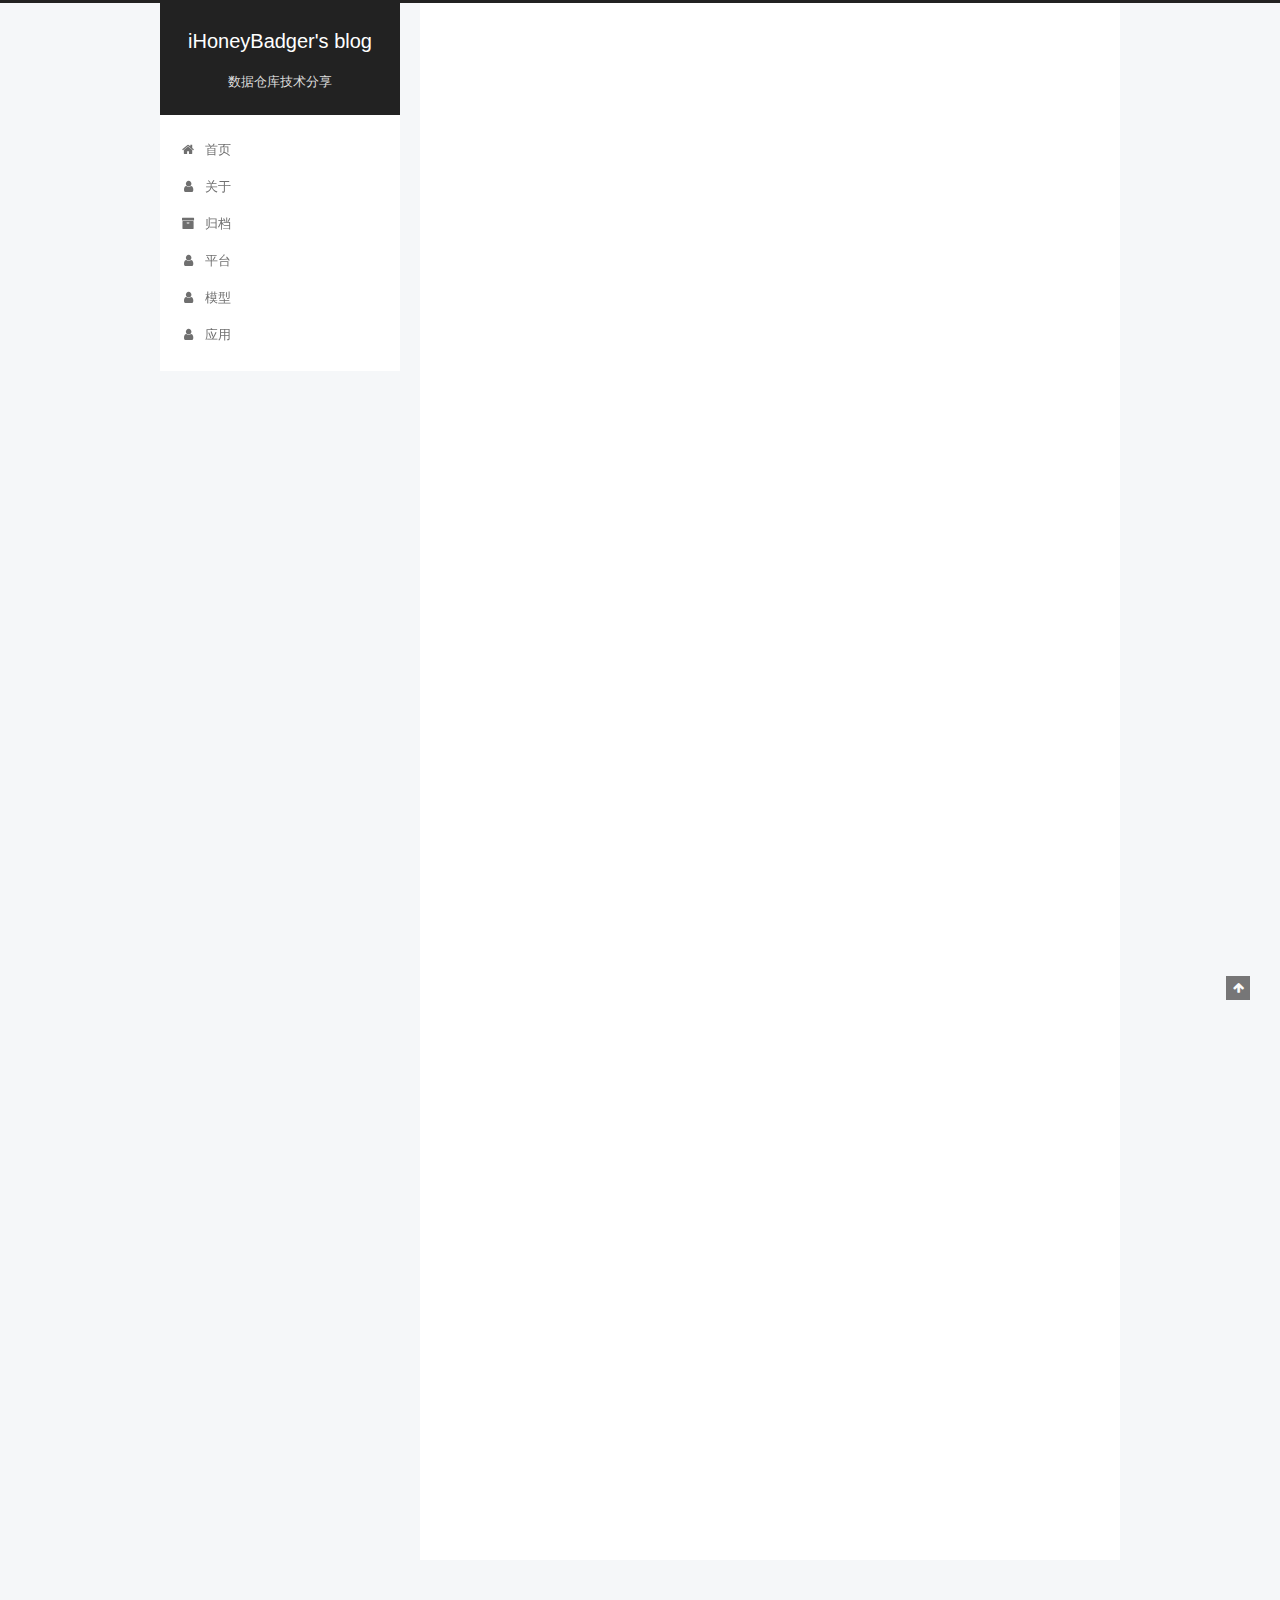
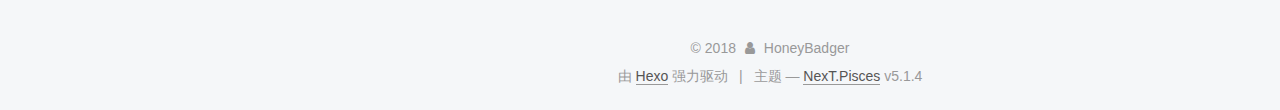
==== commit 4ee4c4ae: "Site updated: 2018-05-15 18:52:47" ====
--- a/index.html
+++ b/index.html
@@ -1,173 +1,589 @@
 <!DOCTYPE html>
-<html>
+
+
+
+  
+
+
+<html class="theme-next pisces use-motion" lang="zh-Hans">
 <head>
-  <meta charset="utf-8">
-  
-
-  
-  <title>iHoneyBadger&#39;s blog</title>
-  <meta name="viewport" content="width=device-width, initial-scale=1, maximum-scale=1">
-  <meta name="description" content="Data Warehouse, Big Data, Hadoop, Hive, Spark">
+  <meta charset="UTF-8"/>
+<meta http-equiv="X-UA-Compatible" content="IE=edge" />
+<meta name="viewport" content="width=device-width, initial-scale=1, maximum-scale=1"/>
+<meta name="theme-color" content="#222">
+
+
+
+
+
+
+
+
+
+<meta http-equiv="Cache-Control" content="no-transform" />
+<meta http-equiv="Cache-Control" content="no-siteapp" />
+
+
+
+
+
+
+
+
+
+
+
+
+
+
+
+
+  
+  
+  <link href="/lib/fancybox/source/jquery.fancybox.css?v=2.1.5" rel="stylesheet" type="text/css" />
+
+
+
+
+
+
+
+<link href="/lib/font-awesome/css/font-awesome.min.css?v=4.6.2" rel="stylesheet" type="text/css" />
+
+<link href="/css/main.css?v=5.1.4" rel="stylesheet" type="text/css" />
+
+
+  <link rel="apple-touch-icon" sizes="180x180" href="/images/apple-touch-icon-next.png?v=5.1.4">
+
+
+  <link rel="icon" type="image/png" sizes="32x32" href="/images/favicon-32x32-next.png?v=5.1.4">
+
+
+  <link rel="icon" type="image/png" sizes="16x16" href="/images/favicon-16x16-next.png?v=5.1.4">
+
+
+  <link rel="mask-icon" href="/images/logo.svg?v=5.1.4" color="#222">
+
+
+
+
+
+  <meta name="keywords" content="Hexo, NexT" />
+
+
+
+
+
+
+
+
+
+
+<meta name="description" content="Data Warehouse, Big Data, Hadoop, Hive, Spark">
 <meta name="keywords" content="Data Warehouse, Big Data, Hadoop, Hive, Spark">
 <meta property="og:type" content="website">
 <meta property="og:title" content="iHoneyBadger&#39;s blog">
 <meta property="og:url" content="https://ihoneybadger.github.io/index.html">
 <meta property="og:site_name" content="iHoneyBadger&#39;s blog">
 <meta property="og:description" content="Data Warehouse, Big Data, Hadoop, Hive, Spark">
-<meta property="og:locale" content="zh-CN">
+<meta property="og:locale" content="zh-Hans">
 <meta name="twitter:card" content="summary">
 <meta name="twitter:title" content="iHoneyBadger&#39;s blog">
 <meta name="twitter:description" content="Data Warehouse, Big Data, Hadoop, Hive, Spark">
-  
-    <link rel="alternate" href="/atom.xml" title="iHoneyBadger&#39;s blog" type="application/atom+xml">
-  
-  
-    <link rel="icon" href="/favicon.png">
-  
-  
-    <link href="//fonts.googleapis.com/css?family=Source+Code+Pro" rel="stylesheet" type="text/css">
-  
-  <link rel="stylesheet" href="/css/style.css">
+
+
+
+<script type="text/javascript" id="hexo.configurations">
+  var NexT = window.NexT || {};
+  var CONFIG = {
+    root: '/',
+    scheme: 'Pisces',
+    version: '5.1.4',
+    sidebar: {"position":"left","display":"always","offset":12,"b2t":false,"scrollpercent":false,"onmobile":false},
+    fancybox: true,
+    tabs: true,
+    motion: {"enable":true,"async":false,"transition":{"post_block":"fadeIn","post_header":"slideDownIn","post_body":"slideDownIn","coll_header":"slideLeftIn","sidebar":"slideUpIn"}},
+    duoshuo: {
+      userId: '0',
+      author: '博主'
+    },
+    algolia: {
+      applicationID: '',
+      apiKey: '',
+      indexName: '',
+      hits: {"per_page":10},
+      labels: {"input_placeholder":"Search for Posts","hits_empty":"We didn't find any results for the search: ${query}","hits_stats":"${hits} results found in ${time} ms"}
+    }
+  };
+</script>
+
+
+
+  <link rel="canonical" href="https://ihoneybadger.github.io/"/>
+
+
+
+
+
+  <title>iHoneyBadger's blog</title>
+  
+
+
+
+
+
+
+
+
 </head>
 
-<body>
-  <div id="container">
-    <div id="wrap">
-      <header id="header">
-  <div id="banner"></div>
-  <div id="header-outer" class="outer">
-    <div id="header-title" class="inner">
-      <h1 id="logo-wrap">
-        <a href="/" id="logo">iHoneyBadger&#39;s blog</a>
-      </h1>
-      
-        <h2 id="subtitle-wrap">
-          <a href="/" id="subtitle">数据仓库技术分享</a>
-        </h2>
-      
+<body itemscope itemtype="http://schema.org/WebPage" lang="zh-Hans">
+
+  
+  
+    
+  
+
+  <div class="container sidebar-position-left 
+  page-home">
+    <div class="headband"></div>
+
+    <header id="header" class="header" itemscope itemtype="http://schema.org/WPHeader">
+      <div class="header-inner"><div class="site-brand-wrapper">
+  <div class="site-meta ">
+    
+
+    <div class="custom-logo-site-title">
+      <a href="/"  class="brand" rel="start">
+        <span class="logo-line-before"><i></i></span>
+        <span class="site-title">iHoneyBadger's blog</span>
+        <span class="logo-line-after"><i></i></span>
+      </a>
     </div>
-    <div id="header-inner" class="inner">
-      <nav id="main-nav">
-        <a id="main-nav-toggle" class="nav-icon"></a>
-        
-          <a class="main-nav-link" href="/">Home</a>
-        
-          <a class="main-nav-link" href="/archives">Archives</a>
-        
-      </nav>
-      <nav id="sub-nav">
-        
-          <a id="nav-rss-link" class="nav-icon" href="/atom.xml" title="RSS Feed"></a>
-        
-        <a id="nav-search-btn" class="nav-icon" title="搜索"></a>
-      </nav>
-      <div id="search-form-wrap">
-        <form action="//google.com/search" method="get" accept-charset="UTF-8" class="search-form"><input type="search" name="q" class="search-form-input" placeholder="Search"><button type="submit" class="search-form-submit">&#xF002;</button><input type="hidden" name="sitesearch" value="https://ihoneybadger.github.io"></form>
-      </div>
+      
+        <p class="site-subtitle">数据仓库技术分享</p>
+      
+  </div>
+
+  <div class="site-nav-toggle">
+    <button>
+      <span class="btn-bar"></span>
+      <span class="btn-bar"></span>
+      <span class="btn-bar"></span>
+    </button>
+  </div>
+</div>
+
+<nav class="site-nav">
+  
+
+  
+    <ul id="menu" class="menu">
+      
+        
+        <li class="menu-item menu-item-首页">
+          <a href="/" rel="section">
+            
+              <i class="menu-item-icon fa fa-fw fa-home"></i> <br />
+            
+            首页
+          </a>
+        </li>
+      
+        
+        <li class="menu-item menu-item-关于">
+          <a href="/about/" rel="section">
+            
+              <i class="menu-item-icon fa fa-fw fa-user"></i> <br />
+            
+            关于
+          </a>
+        </li>
+      
+        
+        <li class="menu-item menu-item-归档">
+          <a href="/archives/" rel="section">
+            
+              <i class="menu-item-icon fa fa-fw fa-archive"></i> <br />
+            
+            归档
+          </a>
+        </li>
+      
+        
+        <li class="menu-item menu-item-平台">
+          <a href="/about/" rel="section">
+            
+              <i class="menu-item-icon fa fa-fw fa-user"></i> <br />
+            
+            平台
+          </a>
+        </li>
+      
+        
+        <li class="menu-item menu-item-模型">
+          <a href="/about/" rel="section">
+            
+              <i class="menu-item-icon fa fa-fw fa-user"></i> <br />
+            
+            模型
+          </a>
+        </li>
+      
+        
+        <li class="menu-item menu-item-应用">
+          <a href="/about/" rel="section">
+            
+              <i class="menu-item-icon fa fa-fw fa-user"></i> <br />
+            
+            应用
+          </a>
+        </li>
+      
+
+      
+    </ul>
+  
+
+  
+</nav>
+
+
+
+ </div>
+    </header>
+
+    <main id="main" class="main">
+      <div class="main-inner">
+        <div class="content-wrap">
+          <div id="content" class="content">
+            
+  <section id="posts" class="posts-expand">
+    
+      
+
+  
+
+  
+  
+  
+
+  <article class="post post-type-normal" itemscope itemtype="http://schema.org/Article">
+  
+  
+  
+  <div class="post-block">
+    <link itemprop="mainEntityOfPage" href="https://ihoneybadger.github.io/2018/05/11/中文测试/">
+
+    <span hidden itemprop="author" itemscope itemtype="http://schema.org/Person">
+      <meta itemprop="name" content="HoneyBadger">
+      <meta itemprop="description" content="">
+      <meta itemprop="image" content="/images/iHoneyBadger.png">
+    </span>
+
+    <span hidden itemprop="publisher" itemscope itemtype="http://schema.org/Organization">
+      <meta itemprop="name" content="iHoneyBadger's blog">
+    </span>
+
+    
+      <header class="post-header">
+
+        
+        
+          <h1 class="post-title" itemprop="name headline">
+                
+                <a class="post-title-link" href="/2018/05/11/中文测试/" itemprop="url">中文测试</a></h1>
+        
+
+        <div class="post-meta">
+          <span class="post-time">
+            
+              <span class="post-meta-item-icon">
+                <i class="fa fa-calendar-o"></i>
+              </span>
+              
+                <span class="post-meta-item-text">发表于</span>
+              
+              <time title="创建于" itemprop="dateCreated datePublished" datetime="2018-05-11T10:07:09+08:00">
+                2018-05-11
+              </time>
+            
+
+            
+
+            
+          </span>
+
+          
+
+          
+            
+          
+
+          
+          
+
+          
+
+          
+
+          
+
+        </div>
+      </header>
+    
+
+    
+    
+    
+    <div class="post-body" itemprop="articleBody">
+
+      
+      
+
+      
+        
+          
+            
+          
+        
+      
     </div>
-  </div>
-</header>
-      <div class="outer">
-        <section id="main">
-  
-    <article id="post-中文测试" class="article article-type-post" itemscope itemprop="blogPost">
-  <div class="article-meta">
-    <a href="/2018/05/11/中文测试/" class="article-date">
-  <time datetime="2018-05-11T02:07:09.000Z" itemprop="datePublished">2018-05-11</time>
-</a>
-    
-  </div>
-  <div class="article-inner">
-    
-    
-      <header class="article-header">
-        
-  
-    <h1 itemprop="name">
-      <a class="article-title" href="/2018/05/11/中文测试/">中文测试</a>
-    </h1>
-  
-
-      </header>
-    
-    <div class="article-entry" itemprop="articleBody">
-      
-        
-      
-    </div>
-    <footer class="article-footer">
-      <a data-url="https://ihoneybadger.github.io/2018/05/11/中文测试/" data-id="cjh1d49dq000168dnpy5c3vnj" class="article-share-link">Share</a>
-      
+    
+    
+    
+
+    
+
+    
+
+    
+
+    <footer class="post-footer">
+      
+
+      
+
+      
+
+      
+      
+        <div class="post-eof"></div>
       
     </footer>
   </div>
   
-</article>
-
-
-
-  
-    <article id="post-test" class="article article-type-post" itemscope itemprop="blogPost">
-  <div class="article-meta">
-    <a href="/2018/05/11/test/" class="article-date">
-  <time datetime="2018-05-11T00:43:07.000Z" itemprop="datePublished">2018-05-11</time>
-</a>
-    
-  </div>
-  <div class="article-inner">
-    
-    
-      <header class="article-header">
-        
-  
-    <h1 itemprop="name">
-      <a class="article-title" href="/2018/05/11/test/">test</a>
-    </h1>
-  
-
+  
+  
+  </article>
+
+
+    
+      
+
+  
+
+  
+  
+  
+
+  <article class="post post-type-normal" itemscope itemtype="http://schema.org/Article">
+  
+  
+  
+  <div class="post-block">
+    <link itemprop="mainEntityOfPage" href="https://ihoneybadger.github.io/2018/05/11/test/">
+
+    <span hidden itemprop="author" itemscope itemtype="http://schema.org/Person">
+      <meta itemprop="name" content="HoneyBadger">
+      <meta itemprop="description" content="">
+      <meta itemprop="image" content="/images/iHoneyBadger.png">
+    </span>
+
+    <span hidden itemprop="publisher" itemscope itemtype="http://schema.org/Organization">
+      <meta itemprop="name" content="iHoneyBadger's blog">
+    </span>
+
+    
+      <header class="post-header">
+
+        
+        
+          <h1 class="post-title" itemprop="name headline">
+                
+                <a class="post-title-link" href="/2018/05/11/test/" itemprop="url">test</a></h1>
+        
+
+        <div class="post-meta">
+          <span class="post-time">
+            
+              <span class="post-meta-item-icon">
+                <i class="fa fa-calendar-o"></i>
+              </span>
+              
+                <span class="post-meta-item-text">发表于</span>
+              
+              <time title="创建于" itemprop="dateCreated datePublished" datetime="2018-05-11T08:43:07+08:00">
+                2018-05-11
+              </time>
+            
+
+            
+
+            
+          </span>
+
+          
+
+          
+            
+          
+
+          
+          
+
+          
+
+          
+
+          
+
+        </div>
       </header>
     
-    <div class="article-entry" itemprop="articleBody">
-      
-        <p>This is test.</p>
-
+
+    
+    
+    
+    <div class="post-body" itemprop="articleBody">
+
+      
+      
+
+      
+        
+          
+            <p>This is test.</p>
+
+          
+        
       
     </div>
-    <footer class="article-footer">
-      <a data-url="https://ihoneybadger.github.io/2018/05/11/test/" data-id="cjh1d49dq000268dnuf3r8lmt" class="article-share-link">Share</a>
-      
+    
+    
+    
+
+    
+
+    
+
+    
+
+    <footer class="post-footer">
+      
+
+      
+
+      
+
+      
+      
+        <div class="post-eof"></div>
       
     </footer>
   </div>
   
-</article>
-
-
-
-  
-    <article id="post-hello-world" class="article article-type-post" itemscope itemprop="blogPost">
-  <div class="article-meta">
-    <a href="/2018/05/10/hello-world/" class="article-date">
-  <time datetime="2018-05-10T11:15:18.479Z" itemprop="datePublished">2018-05-10</time>
-</a>
-    
-  </div>
-  <div class="article-inner">
-    
-    
-      <header class="article-header">
-        
-  
-    <h1 itemprop="name">
-      <a class="article-title" href="/2018/05/10/hello-world/">Hello World</a>
-    </h1>
-  
-
+  
+  
+  </article>
+
+
+    
+      
+
+  
+
+  
+  
+  
+
+  <article class="post post-type-normal" itemscope itemtype="http://schema.org/Article">
+  
+  
+  
+  <div class="post-block">
+    <link itemprop="mainEntityOfPage" href="https://ihoneybadger.github.io/2018/05/10/hello-world/">
+
+    <span hidden itemprop="author" itemscope itemtype="http://schema.org/Person">
+      <meta itemprop="name" content="HoneyBadger">
+      <meta itemprop="description" content="">
+      <meta itemprop="image" content="/images/iHoneyBadger.png">
+    </span>
+
+    <span hidden itemprop="publisher" itemscope itemtype="http://schema.org/Organization">
+      <meta itemprop="name" content="iHoneyBadger's blog">
+    </span>
+
+    
+      <header class="post-header">
+
+        
+        
+          <h1 class="post-title" itemprop="name headline">
+                
+                <a class="post-title-link" href="/2018/05/10/hello-world/" itemprop="url">Hello World</a></h1>
+        
+
+        <div class="post-meta">
+          <span class="post-time">
+            
+              <span class="post-meta-item-icon">
+                <i class="fa fa-calendar-o"></i>
+              </span>
+              
+                <span class="post-meta-item-text">发表于</span>
+              
+              <time title="创建于" itemprop="dateCreated datePublished" datetime="2018-05-10T19:15:18+08:00">
+                2018-05-10
+              </time>
+            
+
+            
+
+            
+          </span>
+
+          
+
+          
+            
+          
+
+          
+          
+
+          
+
+          
+
+          
+
+        </div>
       </header>
     
-    <div class="article-entry" itemprop="articleBody">
-      
-        <p>Welcome to <a href="https://hexo.io/" target="_blank" rel="noopener">Hexo</a>! This is your very first post. Check <a href="https://hexo.io/docs/" target="_blank" rel="noopener">documentation</a> for more info. If you get any problems when using Hexo, you can find the answer in <a href="https://hexo.io/docs/troubleshooting.html" target="_blank" rel="noopener">troubleshooting</a> or you can ask me on <a href="https://github.com/hexojs/hexo/issues" target="_blank" rel="noopener">GitHub</a>.</p>
+
+    
+    
+    
+    <div class="post-body" itemprop="articleBody">
+
+      
+      
+
+      
+        
+          
+            <p>Welcome to <a href="https://hexo.io/" target="_blank" rel="noopener">Hexo</a>! This is your very first post. Check <a href="https://hexo.io/docs/" target="_blank" rel="noopener">documentation</a> for more info. If you get any problems when using Hexo, you can find the answer in <a href="https://hexo.io/docs/troubleshooting.html" target="_blank" rel="noopener">troubleshooting</a> or you can ask me on <a href="https://github.com/hexojs/hexo/issues" target="_blank" rel="noopener">GitHub</a>.</p>
 <h2 id="Quick-Start"><a href="#Quick-Start" class="headerlink" title="Quick Start"></a>Quick Start</h2><h3 id="Create-a-new-post"><a href="#Create-a-new-post" class="headerlink" title="Create a new post"></a>Create a new post</h3><figure class="highlight bash"><table><tr><td class="gutter"><pre><span class="line">1</span><br></pre></td><td class="code"><pre><span class="line">$ hexo new <span class="string">"My New Post"</span></span><br></pre></td></tr></table></figure>
 <p>More info: <a href="https://hexo.io/docs/writing.html" target="_blank" rel="noopener">Writing</a></p>
 <h3 id="Run-server"><a href="#Run-server" class="headerlink" title="Run server"></a>Run server</h3><figure class="highlight bash"><table><tr><td class="gutter"><pre><span class="line">1</span><br></pre></td><td class="code"><pre><span class="line">$ hexo server</span><br></pre></td></tr></table></figure>
@@ -177,100 +593,318 @@
 <h3 id="Deploy-to-remote-sites"><a href="#Deploy-to-remote-sites" class="headerlink" title="Deploy to remote sites"></a>Deploy to remote sites</h3><figure class="highlight bash"><table><tr><td class="gutter"><pre><span class="line">1</span><br></pre></td><td class="code"><pre><span class="line">$ hexo deploy</span><br></pre></td></tr></table></figure>
 <p>More info: <a href="https://hexo.io/docs/deployment.html" target="_blank" rel="noopener">Deployment</a></p>
 
+          
+        
       
     </div>
-    <footer class="article-footer">
-      <a data-url="https://ihoneybadger.github.io/2018/05/10/hello-world/" data-id="cjh1d49da000068dnzi7wvec2" class="article-share-link">Share</a>
-      
+    
+    
+    
+
+    
+
+    
+
+    
+
+    <footer class="post-footer">
+      
+
+      
+
+      
+
+      
+      
+        <div class="post-eof"></div>
       
     </footer>
   </div>
   
-</article>
-
-
-
-  
-
-
-</section>
-        
-          <aside id="sidebar">
-  
-    
-
-  
-    
-
-  
-    
-  
-    
-  <div class="widget-wrap">
-    <h3 class="widget-title">归档</h3>
-    <div class="widget">
-      <ul class="archive-list"><li class="archive-list-item"><a class="archive-list-link" href="/archives/2018/05/">五月 2018</a></li></ul>
+  
+  
+  </article>
+
+
+    
+  </section>
+
+  
+
+
+          </div>
+          
+
+
+          
+
+        </div>
+        
+          
+  
+  <div class="sidebar-toggle">
+    <div class="sidebar-toggle-line-wrap">
+      <span class="sidebar-toggle-line sidebar-toggle-line-first"></span>
+      <span class="sidebar-toggle-line sidebar-toggle-line-middle"></span>
+      <span class="sidebar-toggle-line sidebar-toggle-line-last"></span>
     </div>
   </div>
 
-
-  
-    
-  <div class="widget-wrap">
-    <h3 class="widget-title">最新文章</h3>
-    <div class="widget">
-      <ul>
-        
-          <li>
-            <a href="/2018/05/11/中文测试/">中文测试</a>
-          </li>
-        
-          <li>
-            <a href="/2018/05/11/test/">test</a>
-          </li>
-        
-          <li>
-            <a href="/2018/05/10/hello-world/">Hello World</a>
-          </li>
-        
-      </ul>
+  <aside id="sidebar" class="sidebar">
+    
+    <div class="sidebar-inner">
+
+      
+
+      
+
+      <section class="site-overview-wrap sidebar-panel sidebar-panel-active">
+        <div class="site-overview">
+          <div class="site-author motion-element" itemprop="author" itemscope itemtype="http://schema.org/Person">
+            
+              <img class="site-author-image" itemprop="image"
+                src="/images/iHoneyBadger.png"
+                alt="HoneyBadger" />
+            
+              <p class="site-author-name" itemprop="name">HoneyBadger</p>
+              <p class="site-description motion-element" itemprop="description">Data Warehouse, Big Data, Hadoop, Hive, Spark</p>
+          </div>
+
+          <nav class="site-state motion-element">
+
+            
+              <div class="site-state-item site-state-posts">
+              
+                <a href="/archives">
+              
+                  <span class="site-state-item-count">3</span>
+                  <span class="site-state-item-name">日志</span>
+                </a>
+              </div>
+            
+
+            
+
+            
+
+          </nav>
+
+          
+
+          
+
+          
+          
+
+          
+          
+
+          
+
+        </div>
+      </section>
+
+      
+
+      
+
     </div>
+  </aside>
+
+
+        
+      </div>
+    </main>
+
+    <footer id="footer" class="footer">
+      <div class="footer-inner">
+        <div class="copyright">&copy; <span itemprop="copyrightYear">2018</span>
+  <span class="with-love">
+    <i class="fa fa-user"></i>
+  </span>
+  <span class="author" itemprop="copyrightHolder">HoneyBadger</span>
+
+  
+</div>
+
+
+  <div class="powered-by">由 <a class="theme-link" target="_blank" href="https://hexo.io">Hexo</a> 强力驱动</div>
+
+
+
+  <span class="post-meta-divider">|</span>
+
+
+
+  <div class="theme-info">主题 &mdash; <a class="theme-link" target="_blank" href="https://github.com/iissnan/hexo-theme-next">NexT.Pisces</a> v5.1.4</div>
+
+
+
+
+        
+
+
+
+
+
+
+
+        
+      </div>
+    </footer>
+
+    
+      <div class="back-to-top">
+        <i class="fa fa-arrow-up"></i>
+        
+      </div>
+    
+
+    
+
   </div>
 
   
-</aside>
-        
-      </div>
-      <footer id="footer">
-  
-  <div class="outer">
-    <div id="footer-info" class="inner">
-      &copy; 2018 HoneyBadger<br>
-      Powered by <a href="http://hexo.io/" target="_blank">Hexo</a>
-    </div>
-  </div>
-</footer>
-    </div>
-    <nav id="mobile-nav">
-  
-    <a href="/" class="mobile-nav-link">Home</a>
-  
-    <a href="/archives" class="mobile-nav-link">Archives</a>
-  
-</nav>
-    
-
-<script src="//ajax.googleapis.com/ajax/libs/jquery/2.0.3/jquery.min.js"></script>
-
-
-  <link rel="stylesheet" href="/fancybox/jquery.fancybox.css">
-  <script src="/fancybox/jquery.fancybox.pack.js"></script>
-
-
-<script src="/js/script.js"></script>
-
-
-
-  </div>
+
+<script type="text/javascript">
+  if (Object.prototype.toString.call(window.Promise) !== '[object Function]') {
+    window.Promise = null;
+  }
+</script>
+
+
+
+
+
+
+
+
+
+  
+
+
+
+
+
+
+
+
+
+
+
+
+  
+  
+    <script type="text/javascript" src="/lib/jquery/index.js?v=2.1.3"></script>
+  
+
+  
+  
+    <script type="text/javascript" src="/lib/fastclick/lib/fastclick.min.js?v=1.0.6"></script>
+  
+
+  
+  
+    <script type="text/javascript" src="/lib/jquery_lazyload/jquery.lazyload.js?v=1.9.7"></script>
+  
+
+  
+  
+    <script type="text/javascript" src="/lib/velocity/velocity.min.js?v=1.2.1"></script>
+  
+
+  
+  
+    <script type="text/javascript" src="/lib/velocity/velocity.ui.min.js?v=1.2.1"></script>
+  
+
+  
+  
+    <script type="text/javascript" src="/lib/fancybox/source/jquery.fancybox.pack.js?v=2.1.5"></script>
+  
+
+
+  
+
+
+  <script type="text/javascript" src="/js/src/utils.js?v=5.1.4"></script>
+
+  <script type="text/javascript" src="/js/src/motion.js?v=5.1.4"></script>
+
+
+
+  
+  
+
+
+  <script type="text/javascript" src="/js/src/affix.js?v=5.1.4"></script>
+
+  <script type="text/javascript" src="/js/src/schemes/pisces.js?v=5.1.4"></script>
+
+
+
+  
+
+  
+
+
+  <script type="text/javascript" src="/js/src/bootstrap.js?v=5.1.4"></script>
+
+
+
+  
+
+
+  
+
+
+
+
+	
+
+
+
+
+
+  
+
+
+
+
+
+  
+
+
+
+
+
+
+
+
+
+
+
+
+  
+
+
+
+
+
+  
+
+  
+
+  
+
+  
+  
+
+  
+
+  
+
+  
+
 </body>
-</html>+</html>
--- a/css/main.css
+++ b/css/main.css
@@ -0,0 +1,2993 @@
+/* normalize.css v3.0.2 | MIT License | git.io/normalize */
+html {
+  font-family: sans-serif; /* 1 */
+  -ms-text-size-adjust: 100%; /* 2 */
+  -webkit-text-size-adjust: 100%; /* 2 */
+}
+body {
+  margin: 0;
+}
+article,
+aside,
+details,
+figcaption,
+figure,
+footer,
+header,
+hgroup,
+main,
+menu,
+nav,
+section,
+summary {
+  display: block;
+}
+audio,
+canvas,
+progress,
+video {
+  display: inline-block; /* 1 */
+  vertical-align: baseline; /* 2 */
+}
+audio:not([controls]) {
+  display: none;
+  height: 0;
+}
+[hidden],
+template {
+  display: none;
+}
+a {
+  background-color: transparent;
+}
+a:active,
+a:hover {
+  outline: 0;
+}
+abbr[title] {
+  border-bottom: 1px dotted;
+}
+b,
+strong {
+  font-weight: bold;
+}
+dfn {
+  font-style: italic;
+}
+h1 {
+  font-size: 2em;
+  margin: 0.67em 0;
+}
+mark {
+  background: #ff0;
+  color: #000;
+}
+small {
+  font-size: 80%;
+}
+sub,
+sup {
+  font-size: 75%;
+  line-height: 0;
+  position: relative;
+  vertical-align: baseline;
+}
+sup {
+  top: -0.5em;
+}
+sub {
+  bottom: -0.25em;
+}
+img {
+  border: 0;
+}
+svg:not(:root) {
+  overflow: hidden;
+}
+figure {
+  margin: 1em 40px;
+}
+hr {
+  -moz-box-sizing: content-box;
+  box-sizing: content-box;
+  height: 0;
+}
+pre {
+  overflow: auto;
+}
+code,
+kbd,
+pre,
+samp {
+  font-family: monospace, monospace;
+  font-size: 1em;
+}
+button,
+input,
+optgroup,
+select,
+textarea {
+  color: inherit; /* 1 */
+  font: inherit; /* 2 */
+  margin: 0; /* 3 */
+}
+button {
+  overflow: visible;
+}
+button,
+select {
+  text-transform: none;
+}
+button,
+html input[type="button"],
+input[type="reset"],
+input[type="submit"] {
+  -webkit-appearance: button; /* 2 */
+  cursor: pointer; /* 3 */
+}
+button[disabled],
+html input[disabled] {
+  cursor: default;
+}
+button::-moz-focus-inner,
+input::-moz-focus-inner {
+  border: 0;
+  padding: 0;
+}
+input {
+  line-height: normal;
+}
+input[type="checkbox"],
+input[type="radio"] {
+  box-sizing: border-box; /* 1 */
+  padding: 0; /* 2 */
+}
+input[type="number"]::-webkit-inner-spin-button,
+input[type="number"]::-webkit-outer-spin-button {
+  height: auto;
+}
+input[type="search"] {
+  -webkit-appearance: textfield; /* 1 */
+  -moz-box-sizing: content-box;
+  -webkit-box-sizing: content-box; /* 2 */
+  box-sizing: content-box;
+}
+input[type="search"]::-webkit-search-cancel-button,
+input[type="search"]::-webkit-search-decoration {
+  -webkit-appearance: none;
+}
+fieldset {
+  border: 1px solid #c0c0c0;
+  margin: 0 2px;
+  padding: 0.35em 0.625em 0.75em;
+}
+legend {
+  border: 0; /* 1 */
+  padding: 0; /* 2 */
+}
+textarea {
+  overflow: auto;
+}
+optgroup {
+  font-weight: bold;
+}
+table {
+  border-collapse: collapse;
+  border-spacing: 0;
+}
+td,
+th {
+  padding: 0;
+}
+::selection {
+  background: #262a30;
+  color: #fff;
+}
+body {
+  position: relative;
+  font-family: 'Lato', "PingFang SC", "Microsoft YaHei", sans-serif;
+  font-size: 14px;
+  line-height: 2;
+  color: #555;
+  background: #f5f7f9;
+}
+@media (max-width: 767px) {
+  body {
+    padding-right: 0 !important;
+  }
+}
+@media (min-width: 768px) and (max-width: 991px) {
+  body {
+    padding-right: 0 !important;
+  }
+}
+@media (min-width: 1600px) {
+  body {
+    font-size: 16px;
+  }
+}
+h1,
+h2,
+h3,
+h4,
+h5,
+h6 {
+  margin: 0;
+  padding: 0;
+  font-weight: bold;
+  line-height: 1.5;
+  font-family: 'Lato', "PingFang SC", "Microsoft YaHei", sans-serif;
+}
+h2,
+h3,
+h4,
+h5,
+h6 {
+  margin: 20px 0 15px;
+}
+h1 {
+  font-size: 22px;
+}
+@media (max-width: 767px) {
+  h1 {
+    font-size: 18px;
+  }
+}
+h2 {
+  font-size: 20px;
+}
+@media (max-width: 767px) {
+  h2 {
+    font-size: 16px;
+  }
+}
+h3 {
+  font-size: 18px;
+}
+@media (max-width: 767px) {
+  h3 {
+    font-size: 14px;
+  }
+}
+h4 {
+  font-size: 16px;
+}
+@media (max-width: 767px) {
+  h4 {
+    font-size: 12px;
+  }
+}
+h5 {
+  font-size: 14px;
+}
+@media (max-width: 767px) {
+  h5 {
+    font-size: 10px;
+  }
+}
+h6 {
+  font-size: 12px;
+}
+@media (max-width: 767px) {
+  h6 {
+    font-size: 8px;
+  }
+}
+p {
+  margin: 0 0 20px 0;
+}
+a {
+  color: #555;
+  text-decoration: none;
+  outline: none;
+  border-bottom: 1px solid #999;
+  word-wrap: break-word;
+}
+a:hover {
+  color: #222;
+  border-bottom-color: #222;
+}
+blockquote {
+  margin: 0;
+  padding: 0;
+}
+img {
+  display: block;
+  margin: auto;
+  max-width: 100%;
+  height: auto;
+}
+hr {
+  margin: 40px 0;
+  height: 3px;
+  border: none;
+  background-color: #ddd;
+  background-image: repeating-linear-gradient(-45deg, #fff, #fff 4px, transparent 4px, transparent 8px);
+}
+blockquote {
+  padding: 0 15px;
+  color: #666;
+  border-left: 4px solid #ddd;
+}
+blockquote cite::before {
+  content: "-";
+  padding: 0 5px;
+}
+dt {
+  font-weight: 700;
+}
+dd {
+  margin: 0;
+  padding: 0;
+}
+kbd {
+  border: 1px solid #ccc;
+  border-radius: 0.2em;
+  box-shadow: 0.1em 0.1em 0.2em rgba(0,0,0,0.1);
+  background-color: #f9f9f9;
+  font-family: inherit;
+  background-image: -webkit-linear-gradient(top, #eee, #fff, #eee);
+  padding: 0.1em 0.3em;
+  white-space: nowrap;
+}
+.text-left {
+  text-align: left;
+}
+.text-center {
+  text-align: center;
+}
+.text-right {
+  text-align: right;
+}
+.text-justify {
+  text-align: justify;
+}
+.text-nowrap {
+  white-space: nowrap;
+}
+.text-lowercase {
+  text-transform: lowercase;
+}
+.text-uppercase {
+  text-transform: uppercase;
+}
+.text-capitalize {
+  text-transform: capitalize;
+}
+.center-block {
+  display: block;
+  margin-left: auto;
+  margin-right: auto;
+}
+.clearfix:before,
+.clearfix:after {
+  content: " ";
+  display: table;
+}
+.clearfix:after {
+  clear: both;
+}
+.pullquote {
+  width: 45%;
+}
+.pullquote.left {
+  float: left;
+  margin-left: 5px;
+  margin-right: 10px;
+}
+.pullquote.right {
+  float: right;
+  margin-left: 10px;
+  margin-right: 5px;
+}
+.affix.affix.affix {
+  position: fixed;
+}
+.translation {
+  margin-top: -20px;
+  font-size: 14px;
+  color: #999;
+}
+.scrollbar-measure {
+  width: 100px;
+  height: 100px;
+  overflow: scroll;
+  position: absolute;
+  top: -9999px;
+}
+.use-motion .motion-element {
+  opacity: 0;
+}
+table {
+  margin: 20px 0;
+  width: 100%;
+  border-collapse: collapse;
+  border-spacing: 0;
+  border: 1px solid #ddd;
+  font-size: 14px;
+  table-layout: fixed;
+  word-wrap: break-all;
+}
+table>tbody>tr:nth-of-type(odd) {
+  background-color: #f9f9f9;
+}
+table>tbody>tr:hover {
+  background-color: #f5f5f5;
+}
+caption,
+th,
+td {
+  padding: 8px;
+  text-align: left;
+  vertical-align: middle;
+  font-weight: normal;
+}
+th,
+td {
+  border-bottom: 3px solid #ddd;
+  border-right: 1px solid #eee;
+}
+th {
+  padding-bottom: 10px;
+  font-weight: 700;
+}
+td {
+  border-bottom-width: 1px;
+}
+html,
+body {
+  height: 100%;
+}
+.container {
+  position: relative;
+  min-height: 100%;
+}
+.header-inner {
+  margin: 0 auto;
+  padding: 100px 0 70px;
+  width: 700px;
+}
+@media (min-width: 1600px) {
+  .container .header-inner {
+    width: 900px;
+  }
+}
+.main {
+  padding-bottom: 150px;
+}
+.main-inner {
+  margin: 0 auto;
+  width: 700px;
+}
+@media (min-width: 1600px) {
+  .container .main-inner {
+    width: 900px;
+  }
+}
+.footer {
+  position: absolute;
+  left: 0;
+  bottom: 0;
+  width: 100%;
+  min-height: 50px;
+}
+.footer-inner {
+  box-sizing: border-box;
+  margin: 20px auto;
+  width: 700px;
+}
+@media (min-width: 1600px) {
+  .container .footer-inner {
+    width: 900px;
+  }
+}
+pre,
+.highlight {
+  overflow: auto;
+  margin: 20px 0;
+  padding: 0;
+  font-size: 13px;
+  color: #4d4d4c;
+  background: #f7f7f7;
+  line-height: 1.6;
+}
+pre,
+code {
+  font-family: consolas, Menlo, "PingFang SC", "Microsoft YaHei", monospace;
+}
+code {
+  padding: 2px 4px;
+  word-wrap: break-word;
+  color: #555;
+  background: #eee;
+  border-radius: 3px;
+  font-size: 13px;
+}
+pre {
+  padding: 10px;
+}
+pre code {
+  padding: 0;
+  color: #4d4d4c;
+  background: none;
+  text-shadow: none;
+}
+.highlight {
+  border-radius: 1px;
+}
+.highlight pre {
+  border: none;
+  margin: 0;
+  padding: 10px 0;
+}
+.highlight table {
+  margin: 0;
+  width: auto;
+  border: none;
+}
+.highlight td {
+  border: none;
+  padding: 0;
+}
+.highlight figcaption {
+  font-size: 1em;
+  color: #4d4d4c;
+  line-height: 1em;
+  margin-bottom: 1em;
+}
+.highlight figcaption:before,
+.highlight figcaption:after {
+  content: " ";
+  display: table;
+}
+.highlight figcaption:after {
+  clear: both;
+}
+.highlight figcaption a {
+  float: right;
+  color: #4d4d4c;
+}
+.highlight figcaption a:hover {
+  border-bottom-color: #4d4d4c;
+}
+.highlight .gutter pre {
+  padding-left: 10px;
+  padding-right: 10px;
+  color: #869194;
+  text-align: right;
+  background-color: #eff2f3;
+}
+.highlight .code pre {
+  width: 100%;
+  padding-left: 10px;
+  padding-right: 10px;
+  background-color: #f7f7f7;
+}
+.highlight .line {
+  height: 20px;
+}
+.gutter {
+  -webkit-user-select: none;
+  -moz-user-select: none;
+  -ms-user-select: none;
+  user-select: none;
+}
+.gist table {
+  width: auto;
+}
+.gist table td {
+  border: none;
+}
+pre .deletion {
+  background: #fdd;
+}
+pre .addition {
+  background: #dfd;
+}
+pre .meta {
+  color: #8959a8;
+}
+pre .comment {
+  color: #8e908c;
+}
+pre .variable,
+pre .attribute,
+pre .tag,
+pre .regexp,
+pre .ruby .constant,
+pre .xml .tag .title,
+pre .xml .pi,
+pre .xml .doctype,
+pre .html .doctype,
+pre .css .id,
+pre .css .class,
+pre .css .pseudo {
+  color: #c82829;
+}
+pre .number,
+pre .preprocessor,
+pre .built_in,
+pre .literal,
+pre .params,
+pre .constant,
+pre .command {
+  color: #f5871f;
+}
+pre .ruby .class .title,
+pre .css .rules .attribute,
+pre .string,
+pre .value,
+pre .inheritance,
+pre .header,
+pre .ruby .symbol,
+pre .xml .cdata,
+pre .special,
+pre .number,
+pre .formula {
+  color: #718c00;
+}
+pre .title,
+pre .css .hexcolor {
+  color: #3e999f;
+}
+pre .function,
+pre .python .decorator,
+pre .python .title,
+pre .ruby .function .title,
+pre .ruby .title .keyword,
+pre .perl .sub,
+pre .javascript .title,
+pre .coffeescript .title {
+  color: #4271ae;
+}
+pre .keyword,
+pre .javascript .function {
+  color: #8959a8;
+}
+.full-image.full-image.full-image.full-image {
+  border: none;
+  max-width: 100%;
+  width: auto;
+  margin: 20px auto 25px;
+}
+@media (min-width: 992px) {
+  .full-image.full-image.full-image.full-image {
+    max-width: none;
+    width: 118%;
+    margin: 0 -9%;
+  }
+}
+.blockquote-center,
+.page-home .post-type-quote blockquote,
+.page-post-detail .post-type-quote blockquote {
+  position: relative;
+  margin: 40px 0;
+  padding: 0;
+  border-left: none;
+  text-align: center;
+}
+.blockquote-center::before,
+.page-home .post-type-quote blockquote::before,
+.page-post-detail .post-type-quote blockquote::before,
+.blockquote-center::after,
+.page-home .post-type-quote blockquote::after,
+.page-post-detail .post-type-quote blockquote::after {
+  position: absolute;
+  content: ' ';
+  display: block;
+  width: 100%;
+  height: 24px;
+  opacity: 0.2;
+  background-repeat: no-repeat;
+  background-position: 0 -6px;
+  background-size: 22px 22px;
+}
+.blockquote-center::before,
+.page-home .post-type-quote blockquote::before,
+.page-post-detail .post-type-quote blockquote::before {
+  top: -20px;
+  background-image: url("../images/quote-l.svg");
+  border-top: 1px solid #ccc;
+}
+.blockquote-center::after,
+.page-home .post-type-quote blockquote::after,
+.page-post-detail .post-type-quote blockquote::after {
+  bottom: -20px;
+  background-image: url("../images/quote-r.svg");
+  border-bottom: 1px solid #ccc;
+  background-position: 100% 8px;
+}
+.blockquote-center p,
+.page-home .post-type-quote blockquote p,
+.page-post-detail .post-type-quote blockquote p,
+.blockquote-center div,
+.page-home .post-type-quote blockquote div,
+.page-post-detail .post-type-quote blockquote div {
+  text-align: center;
+}
+.post .post-body .group-picture img {
+  box-sizing: border-box;
+  padding: 0 3px;
+  border: none;
+}
+.post .group-picture-row {
+  overflow: hidden;
+  margin-top: 6px;
+}
+.post .group-picture-row:first-child {
+  margin-top: 0;
+}
+.post .group-picture-column {
+  float: left;
+}
+.page-post-detail .post-body .group-picture-column {
+  float: none;
+  margin-top: 10px;
+  width: auto !important;
+}
+.page-post-detail .post-body .group-picture-column img {
+  margin: 0 auto;
+}
+.page-archive .group-picture-container {
+  overflow: hidden;
+}
+.page-archive .group-picture-row {
+  float: left;
+}
+.page-archive .group-picture-row:first-child {
+  margin-top: 6px;
+}
+.page-archive .group-picture-column {
+  max-width: 150px;
+  max-height: 150px;
+}
+.post-body .note {
+  position: relative;
+  padding: 15px;
+  margin-bottom: 20px;
+  border: 1px solid #eee;
+  border-left-width: 5px;
+  border-radius: 3px;
+}
+.post-body .note h2,
+.post-body .note h3,
+.post-body .note h4,
+.post-body .note h5,
+.post-body .note h6 {
+  margin-top: 0;
+  margin-bottom: 0;
+  border-bottom: initial;
+  padding-top: 0 !important;
+}
+.post-body .note p:first-child,
+.post-body .note ul:first-child,
+.post-body .note ol:first-child,
+.post-body .note table:first-child,
+.post-body .note pre:first-child,
+.post-body .note blockquote:first-child {
+  margin-top: 0;
+}
+.post-body .note p:last-child,
+.post-body .note ul:last-child,
+.post-body .note ol:last-child,
+.post-body .note table:last-child,
+.post-body .note pre:last-child,
+.post-body .note blockquote:last-child {
+  margin-bottom: 0;
+}
+.post-body .note.default {
+  border-left-color: #777;
+}
+.post-body .note.default h2,
+.post-body .note.default h3,
+.post-body .note.default h4,
+.post-body .note.default h5,
+.post-body .note.default h6 {
+  color: #777;
+}
+.post-body .note.primary {
+  border-left-color: #6f42c1;
+}
+.post-body .note.primary h2,
+.post-body .note.primary h3,
+.post-body .note.primary h4,
+.post-body .note.primary h5,
+.post-body .note.primary h6 {
+  color: #6f42c1;
+}
+.post-body .note.info {
+  border-left-color: #428bca;
+}
+.post-body .note.info h2,
+.post-body .note.info h3,
+.post-body .note.info h4,
+.post-body .note.info h5,
+.post-body .note.info h6 {
+  color: #428bca;
+}
+.post-body .note.success {
+  border-left-color: #5cb85c;
+}
+.post-body .note.success h2,
+.post-body .note.success h3,
+.post-body .note.success h4,
+.post-body .note.success h5,
+.post-body .note.success h6 {
+  color: #5cb85c;
+}
+.post-body .note.warning {
+  border-left-color: #f0ad4e;
+}
+.post-body .note.warning h2,
+.post-body .note.warning h3,
+.post-body .note.warning h4,
+.post-body .note.warning h5,
+.post-body .note.warning h6 {
+  color: #f0ad4e;
+}
+.post-body .note.danger {
+  border-left-color: #d9534f;
+}
+.post-body .note.danger h2,
+.post-body .note.danger h3,
+.post-body .note.danger h4,
+.post-body .note.danger h5,
+.post-body .note.danger h6 {
+  color: #d9534f;
+}
+.post-body .label {
+  display: inline;
+  padding: 0 2px;
+  white-space: nowrap;
+}
+.post-body .label.default {
+  background-color: #f0f0f0;
+}
+.post-body .label.primary {
+  background-color: #efe6f7;
+}
+.post-body .label.info {
+  background-color: #e5f2f8;
+}
+.post-body .label.success {
+  background-color: #e7f4e9;
+}
+.post-body .label.warning {
+  background-color: #fcf6e1;
+}
+.post-body .label.danger {
+  background-color: #fae8eb;
+}
+.post-body .tabs {
+  position: relative;
+  display: block;
+  margin-bottom: 20px;
+  padding-top: 10px;
+}
+.post-body .tabs ul.nav-tabs {
+  margin: 0;
+  padding: 0;
+  display: flex;
+  margin-bottom: -1px;
+}
+@media (max-width: 413px) {
+  .post-body .tabs ul.nav-tabs {
+    display: block;
+    margin-bottom: 5px;
+  }
+}
+.post-body .tabs ul.nav-tabs li.tab {
+  list-style-type: none !important;
+  margin: 0 0.25em 0 0;
+  border-top: 3px solid transparent;
+  border-left: 1px solid transparent;
+  border-right: 1px solid transparent;
+}
+@media (max-width: 413px) {
+  .post-body .tabs ul.nav-tabs li.tab {
+    margin: initial;
+    border-top: 1px solid transparent;
+    border-left: 3px solid transparent;
+    border-right: 1px solid transparent;
+    border-bottom: 1px solid transparent;
+  }
+}
+.post-body .tabs ul.nav-tabs li.tab a {
+  outline: 0;
+  border-bottom: initial;
+  display: block;
+  line-height: 1.8em;
+  padding: 0.25em 0.75em;
+  transition-duration: 0.2s;
+  transition-timing-function: ease-out;
+  transition-delay: 0s;
+}
+.post-body .tabs ul.nav-tabs li.tab a i {
+  width: 1.285714285714286em;
+}
+.post-body .tabs ul.nav-tabs li.tab.active {
+  border-top: 3px solid #fc6423;
+  border-left: 1px solid #ddd;
+  border-right: 1px solid #ddd;
+  background-color: #fff;
+}
+@media (max-width: 413px) {
+  .post-body .tabs ul.nav-tabs li.tab.active {
+    border-top: 1px solid #ddd;
+    border-left: 3px solid #fc6423;
+    border-right: 1px solid #ddd;
+    border-bottom: 1px solid #ddd;
+  }
+}
+.post-body .tabs ul.nav-tabs li.tab.active a {
+  cursor: default;
+  color: #555;
+}
+.post-body .tabs .tab-content {
+  background-color: #fff;
+}
+.post-body .tabs .tab-content .tab-pane {
+  border: 1px solid #ddd;
+  padding: 20px 20px 0 20px;
+}
+.post-body .tabs .tab-content .tab-pane:not(.active) {
+  display: none !important;
+}
+.post-body .tabs .tab-content .tab-pane.active {
+  display: block !important;
+}
+.btn {
+  display: inline-block;
+  padding: 0 20px;
+  font-size: 14px;
+  color: #555;
+  background: #fff;
+  border: 2px solid #555;
+  text-decoration: none;
+  border-radius: 2px;
+  transition-property: background-color;
+  transition-duration: 0.2s;
+  transition-timing-function: ease-in-out;
+  transition-delay: 0s;
+  line-height: 2;
+}
+.btn:hover {
+  border-color: #222;
+  color: #fff;
+  background: #222;
+}
+.btn +.btn {
+  margin: 0 0 8px 8px;
+}
+.btn .fa-fw {
+  width: 1.285714285714286em;
+  text-align: left;
+}
+.btn-bar {
+  display: block;
+  width: 22px;
+  height: 2px;
+  background: #555;
+  border-radius: 1px;
+}
+.btn-bar+.btn-bar {
+  margin-top: 4px;
+}
+.pagination {
+  margin: 120px 0 40px;
+  text-align: center;
+  border-top: 1px solid #eee;
+}
+.page-number-basic,
+.pagination .prev,
+.pagination .next,
+.pagination .page-number,
+.pagination .space {
+  display: inline-block;
+  position: relative;
+  top: -1px;
+  margin: 0 10px;
+  padding: 0 11px;
+}
+@media (max-width: 767px) {
+  .page-number-basic,
+  .pagination .prev,
+  .pagination .next,
+  .pagination .page-number,
+  .pagination .space {
+    margin: 0 5px;
+  }
+}
+.pagination .prev,
+.pagination .next,
+.pagination .page-number {
+  border-bottom: 0;
+  border-top: 1px solid #eee;
+  transition-property: border-color;
+  transition-duration: 0.2s;
+  transition-timing-function: ease-in-out;
+  transition-delay: 0s;
+}
+.pagination .prev:hover,
+.pagination .next:hover,
+.pagination .page-number:hover {
+  border-top-color: #222;
+}
+.pagination .space {
+  padding: 0;
+  margin: 0;
+}
+.pagination .prev {
+  margin-left: 0;
+}
+.pagination .next {
+  margin-right: 0;
+}
+.pagination .page-number.current {
+  color: #fff;
+  background: #ccc;
+  border-top-color: #ccc;
+}
+@media (max-width: 767px) {
+  .pagination {
+    border-top: none;
+  }
+  .pagination .prev,
+  .pagination .next,
+  .pagination .page-number {
+    margin-bottom: 10px;
+    border-top: 0;
+    border-bottom: 1px solid #eee;
+    padding: 0 10px;
+  }
+  .pagination .prev:hover,
+  .pagination .next:hover,
+  .pagination .page-number:hover {
+    border-bottom-color: #222;
+  }
+}
+.comments {
+  margin: 60px 20px 0;
+}
+.tag-cloud {
+  text-align: center;
+}
+.tag-cloud a {
+  display: inline-block;
+  margin: 10px;
+}
+.back-to-top {
+  box-sizing: border-box;
+  position: fixed;
+  bottom: -100px;
+  right: 30px;
+  z-index: 1050;
+  padding: 0 6px;
+  width: 24px;
+  background: #222;
+  font-size: 12px;
+  opacity: 0.6;
+  color: #fff;
+  cursor: pointer;
+  text-align: center;
+  -webkit-transform: translateZ(0);
+  transition-property: bottom;
+  transition-duration: 0.2s;
+  transition-timing-function: ease-in-out;
+  transition-delay: 0s;
+}
+@media (min-width: 768px) and (max-width: 991px) {
+  .back-to-top {
+    display: none !important;
+  }
+}
+@media (max-width: 767px) {
+  .back-to-top {
+    display: none !important;
+  }
+}
+.back-to-top.back-to-top-on {
+  bottom: 30px;
+}
+.header {
+  background: transparent;
+}
+.header-inner {
+  position: relative;
+}
+.headband {
+  height: 3px;
+  background: #222;
+}
+.site-meta {
+  margin: 0;
+  text-align: center;
+}
+@media (max-width: 767px) {
+  .site-meta {
+    text-align: center;
+  }
+}
+.brand {
+  position: relative;
+  display: inline-block;
+  padding: 0 40px;
+  color: #fff;
+  background: #222;
+  border-bottom: none;
+}
+.brand:hover {
+  color: #fff;
+}
+.logo {
+  display: inline-block;
+  margin-right: 5px;
+  line-height: 36px;
+  vertical-align: top;
+}
+.site-title {
+  display: inline-block;
+  vertical-align: top;
+  line-height: 36px;
+  font-size: 20px;
+  font-weight: normal;
+  font-family: 'Lato', "PingFang SC", "Microsoft YaHei", sans-serif;
+}
+.site-subtitle {
+  margin-top: 10px;
+  font-size: 13px;
+  color: #ddd;
+}
+.use-motion .brand {
+  opacity: 0;
+}
+.use-motion .logo,
+.use-motion .site-title,
+.use-motion .site-subtitle {
+  opacity: 0;
+  position: relative;
+  top: -10px;
+}
+.site-nav-toggle {
+  display: none;
+  position: absolute;
+  top: 10px;
+  left: 10px;
+}
+@media (max-width: 767px) {
+  .site-nav-toggle {
+    display: block;
+  }
+}
+.site-nav-toggle button {
+  margin-top: 2px;
+  padding: 9px 10px;
+  background: transparent;
+  border: none;
+}
+@media (max-width: 767px) {
+  .site-nav {
+    display: none;
+    margin: 0 -10px;
+    padding: 0 10px;
+    clear: both;
+    border-top: 1px solid #ddd;
+  }
+}
+@media (min-width: 768px) and (max-width: 991px) {
+  .site-nav {
+    display: block !important;
+  }
+}
+@media (min-width: 992px) {
+  .site-nav {
+    display: block !important;
+  }
+}
+.menu {
+  margin-top: 20px;
+  padding-left: 0;
+  text-align: center;
+}
+.menu .menu-item {
+  display: inline-block;
+  margin: 0 10px;
+  list-style: none;
+}
+@media screen and (max-width: 767px) {
+  .menu .menu-item {
+    margin-top: 10px;
+  }
+}
+.menu .menu-item a {
+  display: block;
+  font-size: 13px;
+  line-height: inherit;
+  border-bottom: 1px solid transparent;
+  transition-property: border-color;
+  transition-duration: 0.2s;
+  transition-timing-function: ease-in-out;
+  transition-delay: 0s;
+}
+.menu .menu-item a:hover,
+.menu-item-active a {
+  border-bottom-color: #222;
+}
+.menu .menu-item .fa {
+  margin-right: 5px;
+}
+.use-motion .menu-item {
+  opacity: 0;
+}
+.post-body {
+  font-family: 'Lato', "PingFang SC", "Microsoft YaHei", sans-serif;
+}
+@media (max-width: 767px) {
+  .post-body {
+    word-break: break-word;
+  }
+}
+.post-body .fancybox img {
+  display: block !important;
+  margin: 0 auto;
+  cursor: pointer;
+  cursor: zoom-in;
+  cursor: -webkit-zoom-in;
+}
+.post-body .image-caption,
+.post-body .figure .caption {
+  margin: -20px auto 15px;
+  text-align: center;
+  font-size: 14px;
+  color: #999;
+  font-weight: bold;
+  line-height: 1;
+}
+.post-sticky-flag {
+  display: inline-block;
+  font-size: 16px;
+  -ms-transform: rotate(30deg);
+  -webkit-transform: rotate(30deg);
+  -moz-transform: rotate(30deg);
+  -ms-transform: rotate(30deg);
+  -o-transform: rotate(30deg);
+  transform: rotate(30deg);
+}
+.use-motion .post-block,
+.use-motion .pagination,
+.use-motion .comments {
+  opacity: 0;
+}
+.use-motion .post-header {
+  opacity: 0;
+}
+.use-motion .post-body {
+  opacity: 0;
+}
+.use-motion .collection-title {
+  opacity: 0;
+}
+.posts-expand {
+  padding-top: 40px;
+}
+@media (max-width: 767px) {
+  .posts-expand {
+    margin: 0 20px;
+  }
+  .post-body pre .gutter pre {
+    padding-right: 10px;
+  }
+  .post-body .highlight {
+    margin-left: 0px;
+    margin-right: 0px;
+    padding: 0;
+  }
+  .post-body .highlight .gutter pre {
+    padding-right: 10px;
+  }
+}
+@media (min-width: 992px) {
+  .posts-expand .post-body {
+    text-align: justify;
+  }
+}
+.posts-expand .post-body h2,
+.posts-expand .post-body h3,
+.posts-expand .post-body h4,
+.posts-expand .post-body h5,
+.posts-expand .post-body h6 {
+  padding-top: 10px;
+}
+.posts-expand .post-body h2 .header-anchor,
+.posts-expand .post-body h3 .header-anchor,
+.posts-expand .post-body h4 .header-anchor,
+.posts-expand .post-body h5 .header-anchor,
+.posts-expand .post-body h6 .header-anchor {
+  float: right;
+  margin-left: 10px;
+  color: #ccc;
+  border-bottom-style: none;
+  visibility: hidden;
+}
+.posts-expand .post-body h2 .header-anchor:hover,
+.posts-expand .post-body h3 .header-anchor:hover,
+.posts-expand .post-body h4 .header-anchor:hover,
+.posts-expand .post-body h5 .header-anchor:hover,
+.posts-expand .post-body h6 .header-anchor:hover {
+  color: inherit;
+}
+.posts-expand .post-body h2:hover .header-anchor,
+.posts-expand .post-body h3:hover .header-anchor,
+.posts-expand .post-body h4:hover .header-anchor,
+.posts-expand .post-body h5:hover .header-anchor,
+.posts-expand .post-body h6:hover .header-anchor {
+  visibility: visible;
+}
+.posts-expand .post-body ul li {
+  list-style: circle;
+}
+.posts-expand .post-body img {
+  box-sizing: border-box;
+  margin: auto;
+  padding: 3px;
+  border: 1px solid #ddd;
+}
+.posts-expand .post-body .fancybox img {
+  margin: 0 auto 25px;
+}
+@media (max-width: 767px) {
+  .posts-collapse {
+    margin: 0 20px;
+  }
+  .posts-collapse .post-title,
+  .posts-collapse .post-meta {
+    display: block;
+    width: auto;
+    text-align: left;
+  }
+}
+.posts-collapse {
+  position: relative;
+  z-index: 1010;
+  margin-left: 55px;
+}
+.posts-collapse::after {
+  content: " ";
+  position: absolute;
+  top: 20px;
+  left: 0;
+  margin-left: -2px;
+  width: 4px;
+  height: 100%;
+  background: #f5f5f5;
+  z-index: -1;
+}
+@media (max-width: 767px) {
+  .posts-collapse {
+    margin: 0 20px;
+  }
+}
+.posts-collapse .collection-title {
+  position: relative;
+  margin: 60px 0;
+}
+.posts-collapse .collection-title h1,
+.posts-collapse .collection-title h2 {
+  margin-left: 20px;
+}
+.posts-collapse .collection-title small {
+  color: #bbb;
+  margin-left: 5px;
+}
+.posts-collapse .collection-title::before {
+  content: " ";
+  position: absolute;
+  left: 0;
+  top: 50%;
+  margin-left: -4px;
+  margin-top: -4px;
+  width: 8px;
+  height: 8px;
+  background: #bbb;
+  border-radius: 50%;
+}
+.posts-collapse .post {
+  margin: 30px 0;
+}
+.posts-collapse .post-header {
+  position: relative;
+  transition-duration: 0.2s;
+  transition-timing-function: ease-in-out;
+  transition-delay: 0s;
+  transition-property: border;
+  border-bottom: 1px dashed #ccc;
+}
+.posts-collapse .post-header::before {
+  content: " ";
+  position: absolute;
+  left: 0;
+  top: 12px;
+  width: 6px;
+  height: 6px;
+  margin-left: -4px;
+  background: #bbb;
+  border-radius: 50%;
+  border: 1px solid #fff;
+  transition-duration: 0.2s;
+  transition-timing-function: ease-in-out;
+  transition-delay: 0s;
+  transition-property: background;
+}
+.posts-collapse .post-header:hover {
+  border-bottom-color: #666;
+}
+.posts-collapse .post-header:hover::before {
+  background: #222;
+}
+.posts-collapse .post-meta {
+  position: absolute;
+  font-size: 12px;
+  left: 20px;
+  top: 5px;
+}
+.posts-collapse .post-comments-count {
+  display: none;
+}
+.posts-collapse .post-title {
+  margin-left: 60px;
+  font-size: 16px;
+  font-weight: normal;
+  line-height: inherit;
+}
+.posts-collapse .post-title::after {
+  margin-left: 3px;
+  opacity: 0.6;
+}
+.posts-collapse .post-title a {
+  color: #666;
+  border-bottom: none;
+}
+.page-home .post-type-quote .post-header,
+.page-post-detail .post-type-quote .post-header,
+.page-home .post-type-quote .post-tags,
+.page-post-detail .post-type-quote .post-tags {
+  display: none;
+}
+.posts-expand .post-title {
+  text-align: center;
+  word-break: break-word;
+  font-weight: 400;
+}
+.posts-expand .post-title-link {
+  display: inline-block;
+  position: relative;
+  color: #555;
+  border-bottom: none;
+  line-height: 1.2;
+  vertical-align: top;
+}
+.posts-expand .post-title-link::before {
+  content: "";
+  position: absolute;
+  width: 100%;
+  height: 2px;
+  bottom: 0;
+  left: 0;
+  background-color: #000;
+  visibility: hidden;
+  -webkit-transform: scaleX(0);
+  -moz-transform: scaleX(0);
+  -ms-transform: scaleX(0);
+  -o-transform: scaleX(0);
+  transform: scaleX(0);
+  transition-duration: 0.2s;
+  transition-timing-function: ease-in-out;
+  transition-delay: 0s;
+}
+.posts-expand .post-title-link:hover::before {
+  visibility: visible;
+  -webkit-transform: scaleX(1);
+  -moz-transform: scaleX(1);
+  -ms-transform: scaleX(1);
+  -o-transform: scaleX(1);
+  transform: scaleX(1);
+}
+.posts-expand .post-title-link .fa {
+  font-size: 16px;
+}
+.posts-expand .post-meta {
+  margin: 3px 0 60px 0;
+  color: #999;
+  font-family: 'Lato', "PingFang SC", "Microsoft YaHei", sans-serif;
+  font-size: 12px;
+  text-align: center;
+}
+.posts-expand .post-meta .post-category-list {
+  display: inline-block;
+  margin: 0;
+  padding: 3px;
+}
+.posts-expand .post-meta .post-category-list-link {
+  color: #999;
+}
+.posts-expand .post-meta .post-description {
+  font-size: 14px;
+  margin-top: 2px;
+}
+.post-meta-divider {
+  margin: 0 0.5em;
+}
+.post-meta-item-icon {
+  margin-right: 3px;
+}
+@media (min-width: 768px) and (max-width: 991px) {
+  .post-meta-item-icon {
+    display: inline-block;
+  }
+}
+@media (max-width: 767px) {
+  .post-meta-item-icon {
+    display: inline-block;
+  }
+}
+@media (min-width: 768px) and (max-width: 991px) {
+  .post-meta-item-text {
+    display: none;
+  }
+}
+@media (max-width: 767px) {
+  .post-meta-item-text {
+    display: none;
+  }
+}
+@media (max-width: 767px) {
+  .posts-expand .post-comments-count {
+    display: none;
+  }
+}
+.post-button {
+  margin-top: 40px;
+}
+.posts-expand .post-tags {
+  margin-top: 40px;
+  text-align: center;
+}
+.posts-expand .post-tags a {
+  display: inline-block;
+  margin-right: 10px;
+  font-size: 13px;
+}
+.post-nav {
+  display: table;
+  margin-top: 15px;
+  width: 100%;
+  border-top: 1px solid #eee;
+}
+.post-nav-divider {
+  display: table-cell;
+  width: 10%;
+}
+.post-nav-item {
+  display: table-cell;
+  padding: 10px 0 0 0;
+  width: 45%;
+  vertical-align: top;
+}
+.post-nav-item a {
+  position: relative;
+  display: block;
+  line-height: 25px;
+  font-size: 14px;
+  color: #555;
+  border-bottom: none;
+}
+.post-nav-item a:hover {
+  color: #222;
+  border-bottom: none;
+}
+.post-nav-item a:active {
+  top: 2px;
+}
+.post-nav-item .fa {
+  position: absolute;
+  top: 8px;
+  left: 0;
+  font-size: 12px;
+}
+.post-nav-next a {
+  padding-left: 15px;
+}
+.post-nav-prev {
+  text-align: right;
+}
+.post-nav-prev a {
+  padding-right: 15px;
+}
+.post-nav-prev .fa {
+  right: 0;
+  left: auto;
+}
+.posts-expand .post-eof {
+  display: block;
+  margin: 80px auto 60px;
+  width: 8%;
+  height: 1px;
+  background: #ccc;
+  text-align: center;
+}
+.post:last-child .post-eof.post-eof.post-eof {
+  display: none;
+}
+.post-gallery {
+  display: table;
+  table-layout: fixed;
+  width: 100%;
+  border-collapse: separate;
+}
+.post-gallery-row {
+  display: table-row;
+}
+.post-gallery .post-gallery-img {
+  display: table-cell;
+  text-align: center;
+  vertical-align: middle;
+  border: none;
+}
+.post-gallery .post-gallery-img img {
+  max-width: 100%;
+  max-height: 100%;
+  border: none;
+}
+.fancybox-close,
+.fancybox-close:hover {
+  border: none;
+}
+.rtl.post-body p,
+.rtl.post-body a,
+.rtl.post-body h1,
+.rtl.post-body h2,
+.rtl.post-body h3,
+.rtl.post-body h4,
+.rtl.post-body h5,
+.rtl.post-body h6,
+.rtl.post-body li,
+.rtl.post-body ul,
+.rtl.post-body ol {
+  direction: rtl;
+  font-family: UKIJ Ekran;
+}
+.rtl.post-title {
+  font-family: UKIJ Ekran;
+}
+.sidebar {
+  position: fixed;
+  right: 0;
+  top: 0;
+  bottom: 0;
+  width: 0;
+  z-index: 1040;
+  box-shadow: inset 0 2px 6px #000;
+  background: #222;
+  -webkit-transform: translateZ(0);
+}
+.sidebar a {
+  color: #999;
+  border-bottom-color: #555;
+}
+.sidebar a:hover {
+  color: #eee;
+}
+@media (min-width: 768px) and (max-width: 991px) {
+  .sidebar {
+    display: none !important;
+  }
+}
+@media (max-width: 767px) {
+  .sidebar {
+    display: none !important;
+  }
+}
+.sidebar-inner {
+  position: relative;
+  padding: 20px 10px;
+  color: #999;
+  text-align: center;
+}
+.site-overview-wrap {
+  overflow: hidden;
+}
+.site-overview {
+  overflow-y: auto;
+  overflow-x: hidden;
+}
+.sidebar-toggle {
+  position: fixed;
+  right: 30px;
+  bottom: 45px;
+  width: 14px;
+  height: 14px;
+  padding: 5px;
+  background: #222;
+  line-height: 0;
+  z-index: 1050;
+  cursor: pointer;
+  -webkit-transform: translateZ(0);
+}
+@media (min-width: 768px) and (max-width: 991px) {
+  .sidebar-toggle {
+    display: none !important;
+  }
+}
+@media (max-width: 767px) {
+  .sidebar-toggle {
+    display: none !important;
+  }
+}
+.sidebar-toggle-line {
+  position: relative;
+  display: inline-block;
+  vertical-align: top;
+  height: 2px;
+  width: 100%;
+  background: #fff;
+  margin-top: 3px;
+}
+.sidebar-toggle-line:first-child {
+  margin-top: 0;
+}
+.site-author-image {
+  display: block;
+  margin: 0 auto;
+  padding: 2px;
+  max-width: 120px;
+  height: auto;
+  border: 1px solid #eee;
+}
+.site-author-name {
+  margin: 0;
+  text-align: center;
+  color: #222;
+  font-weight: 600;
+}
+.site-description {
+  margin-top: 0;
+  text-align: center;
+  font-size: 13px;
+  color: #999;
+}
+.site-state {
+  overflow: hidden;
+  line-height: 1.4;
+  white-space: nowrap;
+  text-align: center;
+}
+.site-state-item {
+  display: inline-block;
+  padding: 0 15px;
+  border-left: 1px solid #eee;
+}
+.site-state-item:first-child {
+  border-left: none;
+}
+.site-state-item a {
+  border-bottom: none;
+}
+.site-state-item-count {
+  display: block;
+  text-align: center;
+  color: inherit;
+  font-weight: 600;
+  font-size: 16px;
+}
+.site-state-item-name {
+  font-size: 13px;
+  color: #999;
+}
+.feed-link {
+  margin-top: 20px;
+}
+.feed-link a {
+  display: inline-block;
+  padding: 0 15px;
+  color: #fc6423;
+  border: 1px solid #fc6423;
+  border-radius: 4px;
+}
+.feed-link a i {
+  color: #fc6423;
+  font-size: 14px;
+}
+.feed-link a:hover {
+  color: #fff;
+  background: #fc6423;
+}
+.feed-link a:hover i {
+  color: #fff;
+}
+.links-of-author {
+  margin-top: 20px;
+}
+.links-of-author a {
+  display: inline-block;
+  vertical-align: middle;
+  margin-right: 10px;
+  margin-bottom: 10px;
+  border-bottom-color: #555;
+  font-size: 13px;
+}
+.links-of-author a:before {
+  display: inline-block;
+  vertical-align: middle;
+  margin-right: 3px;
+  content: " ";
+  width: 4px;
+  height: 4px;
+  border-radius: 50%;
+  background: #ff52c6;
+}
+.links-of-blogroll {
+  font-size: 13px;
+}
+.links-of-blogroll-title {
+  margin-top: 20px;
+  font-size: 14px;
+  font-weight: 600;
+}
+.links-of-blogroll-list {
+  margin: 0;
+  padding: 0;
+  list-style: none;
+}
+.links-of-blogroll-item {
+  padding: 2px 10px;
+}
+.links-of-blogroll-item a {
+  max-width: 280px;
+  box-sizing: border-box;
+  display: inline-block;
+  overflow: hidden;
+  white-space: nowrap;
+  text-overflow: ellipsis;
+}
+.sidebar-nav {
+  margin: 0 0 20px;
+  padding-left: 0;
+}
+.sidebar-nav li {
+  display: inline-block;
+  cursor: pointer;
+  border-bottom: 1px solid transparent;
+  font-size: 14px;
+  color: #555;
+}
+.sidebar-nav li:hover {
+  color: #fc6423;
+}
+.page-post-detail .sidebar-nav-toc {
+  padding: 0 5px;
+}
+.page-post-detail .sidebar-nav-overview {
+  margin-left: 10px;
+}
+.sidebar-nav .sidebar-nav-active {
+  color: #fc6423;
+  border-bottom-color: #fc6423;
+}
+.sidebar-nav .sidebar-nav-active:hover {
+  color: #fc6423;
+}
+.sidebar-panel {
+  display: none;
+}
+.sidebar-panel-active {
+  display: block;
+}
+.post-toc-empty {
+  font-size: 14px;
+  color: #666;
+}
+.post-toc-wrap {
+  overflow: hidden;
+}
+.post-toc {
+  overflow: auto;
+}
+.post-toc ol {
+  margin: 0;
+  padding: 0 2px 5px 10px;
+  text-align: left;
+  list-style: none;
+  font-size: 14px;
+}
+.post-toc ol > ol {
+  padding-left: 0;
+}
+.post-toc ol a {
+  transition-duration: 0.2s;
+  transition-timing-function: ease-in-out;
+  transition-delay: 0s;
+  transition-property: all;
+  color: #666;
+  border-bottom-color: #ccc;
+}
+.post-toc ol a:hover {
+  color: #000;
+  border-bottom-color: #000;
+}
+.post-toc .nav-item {
+  overflow: hidden;
+  text-overflow: ellipsis;
+  text-align: justify;
+  white-space: nowrap;
+  line-height: 1.8;
+}
+.post-toc .nav .nav-child {
+  display: none;
+}
+.post-toc .nav .active > .nav-child {
+  display: block;
+}
+.post-toc .nav .active-current > .nav-child {
+  display: block;
+}
+.post-toc .nav .active-current > .nav-child > .nav-item {
+  display: block;
+}
+.post-toc .nav .active > a {
+  color: #fc6423;
+  border-bottom-color: #fc6423;
+}
+.post-toc .nav .active-current > a {
+  color: #fc6423;
+}
+.post-toc .nav .active-current > a:hover {
+  color: #fc6423;
+}
+.footer {
+  font-size: 14px;
+  color: #999;
+}
+.footer img {
+  border: none;
+}
+.footer-inner {
+  text-align: center;
+}
+.with-love {
+  display: inline-block;
+  margin: 0 5px;
+}
+.powered-by,
+.theme-info {
+  display: inline-block;
+}
+.cc-license {
+  margin-top: 10px;
+  text-align: center;
+}
+.cc-license .cc-opacity {
+  opacity: 0.7;
+  border-bottom: none;
+}
+.cc-license .cc-opacity:hover {
+  opacity: 0.9;
+}
+.cc-license img {
+  display: inline-block;
+}
+.theme-next #ds-thread #ds-reset {
+  color: #555;
+}
+.theme-next #ds-thread #ds-reset .ds-replybox {
+  margin-bottom: 30px;
+}
+.theme-next #ds-thread #ds-reset .ds-replybox .ds-avatar,
+.theme-next #ds-reset .ds-avatar img {
+  box-shadow: none;
+}
+.theme-next #ds-thread #ds-reset .ds-textarea-wrapper {
+  border-color: #c7d4e1;
+  background: none;
+  border-top-right-radius: 3px;
+  border-top-left-radius: 3px;
+}
+.theme-next #ds-thread #ds-reset .ds-textarea-wrapper textarea {
+  height: 60px;
+}
+.theme-next #ds-reset .ds-rounded-top {
+  border-radius: 0;
+}
+.theme-next #ds-thread #ds-reset .ds-post-toolbar {
+  box-sizing: border-box;
+  border: 1px solid #c7d4e1;
+  background: #f6f8fa;
+}
+.theme-next #ds-thread #ds-reset .ds-post-options {
+  height: 40px;
+  border: none;
+  background: none;
+}
+.theme-next #ds-thread #ds-reset .ds-toolbar-buttons {
+  top: 11px;
+}
+.theme-next #ds-thread #ds-reset .ds-sync {
+  top: 5px;
+}
+.theme-next #ds-thread #ds-reset .ds-post-button {
+  top: 4px;
+  right: 5px;
+  width: 90px;
+  height: 30px;
+  border: 1px solid #c5ced7;
+  border-radius: 3px;
+  background-image: linear-gradient(#fbfbfc, #f5f7f9);
+  color: #60676d;
+}
+.theme-next #ds-thread #ds-reset .ds-post-button:hover {
+  background-position: 0 -30px;
+  color: #60676d;
+}
+.theme-next #ds-thread #ds-reset .ds-comments-info {
+  padding: 10px 0;
+}
+.theme-next #ds-thread #ds-reset .ds-sort {
+  display: none;
+}
+.theme-next #ds-thread #ds-reset li.ds-tab a.ds-current {
+  border: none;
+  background: #f6f8fa;
+  color: #60676d;
+}
+.theme-next #ds-thread #ds-reset li.ds-tab a.ds-current:hover {
+  background-color: #e9f0f7;
+  color: #60676d;
+}
+.theme-next #ds-thread #ds-reset li.ds-tab a {
+  border-radius: 2px;
+  padding: 5px;
+}
+.theme-next #ds-thread #ds-reset .ds-login-buttons p {
+  color: #999;
+  line-height: 36px;
+}
+.theme-next #ds-thread #ds-reset .ds-login-buttons .ds-service-list li {
+  height: 28px;
+}
+.theme-next #ds-thread #ds-reset .ds-service-list a {
+  background: none;
+  padding: 5px;
+  border: 1px solid;
+  border-radius: 3px;
+  text-align: center;
+}
+.theme-next #ds-thread #ds-reset .ds-service-list a:hover {
+  color: #fff;
+  background: #666;
+}
+.theme-next #ds-thread #ds-reset .ds-service-list .ds-weibo {
+  color: #fc9b00;
+  border-color: #fc9b00;
+}
+.theme-next #ds-thread #ds-reset .ds-service-list .ds-weibo:hover {
+  background: #fc9b00;
+}
+.theme-next #ds-thread #ds-reset .ds-service-list .ds-qq {
+  color: #60a3ec;
+  border-color: #60a3ec;
+}
+.theme-next #ds-thread #ds-reset .ds-service-list .ds-qq:hover {
+  background: #60a3ec;
+}
+.theme-next #ds-thread #ds-reset .ds-service-list .ds-renren {
+  color: #2e7ac4;
+  border-color: #2e7ac4;
+}
+.theme-next #ds-thread #ds-reset .ds-service-list .ds-renren:hover {
+  background: #2e7ac4;
+}
+.theme-next #ds-thread #ds-reset .ds-service-list .ds-douban {
+  color: #37994c;
+  border-color: #37994c;
+}
+.theme-next #ds-thread #ds-reset .ds-service-list .ds-douban:hover {
+  background: #37994c;
+}
+.theme-next #ds-thread #ds-reset .ds-service-list .ds-kaixin {
+  color: #fef20d;
+  border-color: #fef20d;
+}
+.theme-next #ds-thread #ds-reset .ds-service-list .ds-kaixin:hover {
+  background: #fef20d;
+}
+.theme-next #ds-thread #ds-reset .ds-service-list .ds-netease {
+  color: #f00;
+  border-color: #f00;
+}
+.theme-next #ds-thread #ds-reset .ds-service-list .ds-netease:hover {
+  background: #f00;
+}
+.theme-next #ds-thread #ds-reset .ds-service-list .ds-sohu {
+  color: #ffcb05;
+  border-color: #ffcb05;
+}
+.theme-next #ds-thread #ds-reset .ds-service-list .ds-sohu:hover {
+  background: #ffcb05;
+}
+.theme-next #ds-thread #ds-reset .ds-service-list .ds-baidu {
+  color: #2831e0;
+  border-color: #2831e0;
+}
+.theme-next #ds-thread #ds-reset .ds-service-list .ds-baidu:hover {
+  background: #2831e0;
+}
+.theme-next #ds-thread #ds-reset .ds-service-list .ds-google {
+  color: #166bec;
+  border-color: #166bec;
+}
+.theme-next #ds-thread #ds-reset .ds-service-list .ds-google:hover {
+  background: #166bec;
+}
+.theme-next #ds-thread #ds-reset .ds-service-list .ds-weixin {
+  color: #00ce0d;
+  border-color: #00ce0d;
+}
+.theme-next #ds-thread #ds-reset .ds-service-list .ds-weixin:hover {
+  background: #00ce0d;
+}
+.theme-next #ds-thread #ds-reset .ds-service-list .ds-more-services {
+  border: none;
+}
+.theme-next #ds-thread #ds-reset .ds-service-list .ds-more-services:hover {
+  background: none;
+}
+.theme-next #ds-reset .duoshuo-ua-admin {
+  display: inline-block;
+  color: #f00;
+}
+.theme-next #ds-reset .duoshuo-ua-platform,
+.theme-next #ds-reset .duoshuo-ua-browser {
+  color: #ccc;
+}
+.theme-next #ds-reset .duoshuo-ua-platform .fa,
+.theme-next #ds-reset .duoshuo-ua-browser .fa {
+  display: inline-block;
+  margin-right: 3px;
+}
+.theme-next #ds-reset .duoshuo-ua-separator {
+  display: inline-block;
+  margin-left: 5px;
+}
+.theme-next .this_ua {
+  background-color: #ccc !important;
+  border-radius: 4px;
+  padding: 0 5px !important;
+  margin: 1px 1px !important;
+  border: 1px solid #bbb !important;
+  color: #fff;
+  display: inline-block !important;
+}
+.theme-next .this_ua.admin {
+  background-color: #d9534f !important;
+  border-color: #d9534f !important;
+}
+.theme-next .this_ua.platform.iOS,
+.theme-next .this_ua.platform.Mac,
+.theme-next .this_ua.platform.Windows {
+  background-color: #39b3d7 !important;
+  border-color: #46b8da !important;
+}
+.theme-next .this_ua.platform.Linux {
+  background-color: #3a3a3a !important;
+  border-color: #1f1f1f !important;
+}
+.theme-next .this_ua.platform.Android {
+  background-color: #00c47d !important;
+  border-color: #01b171 !important;
+}
+.theme-next .this_ua.browser.Mobile,
+.theme-next .this_ua.browser.Chrome {
+  background-color: #5cb85c !important;
+  border-color: #4cae4c !important;
+}
+.theme-next .this_ua.browser.Firefox {
+  background-color: #f0ad4e !important;
+  border-color: #eea236 !important;
+}
+.theme-next .this_ua.browser.Maxthon,
+.theme-next .this_ua.browser.IE {
+  background-color: #428bca !important;
+  border-color: #357ebd !important;
+}
+.theme-next .this_ua.browser.baidu,
+.theme-next .this_ua.browser.UCBrowser,
+.theme-next .this_ua.browser.Opera {
+  background-color: #d9534f !important;
+  border-color: #d43f3a !important;
+}
+.theme-next .this_ua.browser.Android,
+.theme-next .this_ua.browser.QQBrowser {
+  background-color: #78ace9 !important;
+  border-color: #4cae4c !important;
+}
+.post-spread {
+  margin-top: 20px;
+  text-align: center;
+}
+.jiathis_style {
+  display: inline-block;
+}
+.jiathis_style a {
+  border: none;
+}
+.fa {
+  font-family: FontAwesome !important;
+}
+.post-spread {
+  margin-top: 20px;
+  text-align: center;
+}
+.bdshare-slide-button-box a {
+  border: none;
+}
+.bdsharebuttonbox {
+  display: inline-block;
+}
+.bdsharebuttonbox a {
+  border: none;
+}
+.local-search-pop-overlay {
+  position: fixed;
+  width: 100%;
+  height: 100%;
+  top: 0;
+  left: 0;
+  z-index: 2080;
+  background-color: rgba(0,0,0,0.3);
+}
+.local-search-popup {
+  display: none;
+  position: fixed;
+  top: 10%;
+  left: 50%;
+  margin-left: -350px;
+  width: 700px;
+  height: 80%;
+  padding: 0;
+  background: #fff;
+  color: #333;
+  z-index: 9999;
+  border-radius: 5px;
+}
+@media (max-width: 767px) {
+  .local-search-popup {
+    padding: 0;
+    top: 0;
+    left: 0;
+    margin: 0;
+    width: 100%;
+    height: 100%;
+    border-radius: 0;
+  }
+}
+.local-search-popup ul.search-result-list {
+  padding: 0;
+  margin: 0 5px;
+}
+.local-search-popup p.search-result {
+  border-bottom: 1px dashed #ccc;
+  padding: 5px 0;
+}
+.local-search-popup a.search-result-title {
+  font-weight: bold;
+  font-size: 16px;
+}
+.local-search-popup .search-keyword {
+  border-bottom: 1px dashed #f00;
+  font-weight: bold;
+  color: #f00;
+}
+.local-search-popup .local-search-header {
+  padding: 5px;
+  height: 36px;
+  background: #f5f5f5;
+  border-top-left-radius: 5px;
+  border-top-right-radius: 5px;
+}
+.local-search-popup #local-search-result {
+  overflow: auto;
+  position: relative;
+  padding: 5px 25px;
+  height: calc(100% - 55px);
+}
+.local-search-popup .local-search-input-wrapper {
+  display: inline-block;
+  width: calc(100% - 90px);
+  height: 36px;
+  line-height: 36px;
+  padding: 0 5px;
+}
+.local-search-popup .local-search-input-wrapper input {
+  padding: 8px 0;
+  height: 20px;
+  display: block;
+  width: 100%;
+  outline: none;
+  border: none;
+  background: transparent;
+  vertical-align: middle;
+}
+.local-search-popup .search-icon,
+.local-search-popup .popup-btn-close {
+  display: inline-block;
+  font-size: 18px;
+  color: #999;
+  height: 36px;
+  width: 18px;
+  padding-left: 10px;
+  padding-right: 10px;
+}
+.local-search-popup .search-icon {
+  float: left;
+}
+.local-search-popup .popup-btn-close {
+  border-left: 1px solid #eee;
+  float: right;
+  cursor: pointer;
+}
+.local-search-popup #no-result {
+  position: absolute;
+  left: 50%;
+  top: 50%;
+  -webkit-transform: translate(-50%, -50%);
+  -webkit-transform: translate(-50%, -50%);
+  -moz-transform: translate(-50%, -50%);
+  -ms-transform: translate(-50%, -50%);
+  -o-transform: translate(-50%, -50%);
+  transform: translate(-50%, -50%);
+  color: #ccc;
+}
+@media (min-width: 768px) and (max-width: 991px) {
+  .busuanzi-count {
+    width: auto;
+  }
+}
+@media (max-width: 767px) {
+  .busuanzi-count {
+    width: auto;
+  }
+}
+.site-uv,
+.site-pv,
+.page-pv {
+  display: inline-block;
+}
+.site-uv .busuanzi-value,
+.site-pv .busuanzi-value,
+.page-pv .busuanzi-value {
+  margin: 0 5px;
+}
+.site-uv {
+  margin-right: 10px;
+}
+.site-uv::after {
+  content: "|";
+  padding-left: 10px;
+}
+.page-archive .archive-page-counter {
+  position: relative;
+  top: 3px;
+  left: 20px;
+}
+@media (max-width: 767px) {
+  .page-archive .archive-page-counter {
+    top: 5px;
+  }
+}
+.page-archive .posts-collapse .archive-move-on {
+  position: absolute;
+  top: 11px;
+  left: 0;
+  margin-left: -6px;
+  width: 10px;
+  height: 10px;
+  opacity: 0.5;
+  background: #555;
+  border: 1px solid #fff;
+  border-radius: 50%;
+}
+.category-all-page .category-all-title {
+  text-align: center;
+}
+.category-all-page .category-all {
+  margin-top: 20px;
+}
+.category-all-page .category-list {
+  margin: 0;
+  padding: 0;
+  list-style: none;
+}
+.category-all-page .category-list-item {
+  margin: 5px 10px;
+}
+.category-all-page .category-list-count {
+  color: #bbb;
+}
+.category-all-page .category-list-count:before {
+  display: inline;
+  content: " (";
+}
+.category-all-page .category-list-count:after {
+  display: inline;
+  content: ") ";
+}
+.category-all-page .category-list-child {
+  padding-left: 10px;
+}
+#schedule ul#event-list {
+  padding-left: 30px;
+}
+#schedule ul#event-list hr {
+  margin: 20px 0 45px 0 !important;
+  background: #222;
+}
+#schedule ul#event-list hr:after {
+  display: inline-block;
+  content: 'NOW';
+  background: #222;
+  color: #fff;
+  font-weight: bold;
+  text-align: right;
+  padding: 0 5px;
+}
+#schedule ul#event-list li.event {
+  margin: 20px 0px;
+  background: #f9f9f9;
+  padding-left: 10px;
+  min-height: 40px;
+}
+#schedule ul#event-list li.event h2.event-summary {
+  margin: 0;
+  padding-bottom: 3px;
+}
+#schedule ul#event-list li.event h2.event-summary:before {
+  display: inline-block;
+  font-family: FontAwesome;
+  font-size: 8px;
+  content: '\f111';
+  vertical-align: middle;
+  margin-right: 25px;
+  color: #bbb;
+}
+#schedule ul#event-list li.event span.event-relative-time {
+  display: inline-block;
+  font-size: 12px;
+  font-weight: 400;
+  padding-left: 12px;
+  color: #bbb;
+}
+#schedule ul#event-list li.event span.event-details {
+  display: block;
+  color: #bbb;
+  margin-left: 56px;
+  padding-top: 3px;
+  padding-bottom: 6px;
+  text-indent: -24px;
+  line-height: 18px;
+}
+#schedule ul#event-list li.event span.event-details:before {
+  text-indent: 0;
+  display: inline-block;
+  width: 14px;
+  font-family: FontAwesome;
+  text-align: center;
+  margin-right: 9px;
+  color: #bbb;
+}
+#schedule ul#event-list li.event span.event-details.event-location:before {
+  content: '\f041';
+}
+#schedule ul#event-list li.event span.event-details.event-duration:before {
+  content: '\f017';
+}
+#schedule ul#event-list li.event-past {
+  background: #fcfcfc;
+}
+#schedule ul#event-list li.event-past > * {
+  opacity: 0.6;
+}
+#schedule ul#event-list li.event-past h2.event-summary {
+  color: #bbb;
+}
+#schedule ul#event-list li.event-past h2.event-summary:before {
+  color: #dfdfdf;
+}
+#schedule ul#event-list li.event-now {
+  background: #222;
+  color: #fff;
+  padding: 15px 0 15px 10px;
+}
+#schedule ul#event-list li.event-now h2.event-summary:before {
+  -webkit-transform: scale(1.2);
+  -moz-transform: scale(1.2);
+  -ms-transform: scale(1.2);
+  -o-transform: scale(1.2);
+  transform: scale(1.2);
+  color: #fff;
+  animation: dot-flash 1s alternate infinite ease-in-out;
+}
+#schedule ul#event-list li.event-now * {
+  color: #fff !important;
+}
+@-moz-keyframes dot-flash {
+  from {
+    opacity: 1;
+    -webkit-transform: scale(1.1);
+    -moz-transform: scale(1.1);
+    -ms-transform: scale(1.1);
+    -o-transform: scale(1.1);
+    transform: scale(1.1);
+  }
+  to {
+    opacity: 0;
+    -webkit-transform: scale(1);
+    -moz-transform: scale(1);
+    -ms-transform: scale(1);
+    -o-transform: scale(1);
+    transform: scale(1);
+  }
+}
+@-webkit-keyframes dot-flash {
+  from {
+    opacity: 1;
+    -webkit-transform: scale(1.1);
+    -moz-transform: scale(1.1);
+    -ms-transform: scale(1.1);
+    -o-transform: scale(1.1);
+    transform: scale(1.1);
+  }
+  to {
+    opacity: 0;
+    -webkit-transform: scale(1);
+    -moz-transform: scale(1);
+    -ms-transform: scale(1);
+    -o-transform: scale(1);
+    transform: scale(1);
+  }
+}
+@-o-keyframes dot-flash {
+  from {
+    opacity: 1;
+    -webkit-transform: scale(1.1);
+    -moz-transform: scale(1.1);
+    -ms-transform: scale(1.1);
+    -o-transform: scale(1.1);
+    transform: scale(1.1);
+  }
+  to {
+    opacity: 0;
+    -webkit-transform: scale(1);
+    -moz-transform: scale(1);
+    -ms-transform: scale(1);
+    -o-transform: scale(1);
+    transform: scale(1);
+  }
+}
+@keyframes dot-flash {
+  from {
+    opacity: 1;
+    -webkit-transform: scale(1.1);
+    -moz-transform: scale(1.1);
+    -ms-transform: scale(1.1);
+    -o-transform: scale(1.1);
+    transform: scale(1.1);
+  }
+  to {
+    opacity: 0;
+    -webkit-transform: scale(1);
+    -moz-transform: scale(1);
+    -ms-transform: scale(1);
+    -o-transform: scale(1);
+    transform: scale(1);
+  }
+}
+.page-post-detail .sidebar-toggle-line {
+  background: #fc6423;
+}
+.page-post-detail .comments {
+  overflow: hidden;
+}
+.header {
+  position: relative;
+  margin: 0 auto;
+  width: 960px;
+}
+@media (min-width: 768px) and (max-width: 991px) {
+  .header {
+    width: auto;
+  }
+}
+@media (max-width: 767px) {
+  .header {
+    width: auto;
+  }
+}
+.header-inner {
+  position: absolute;
+  top: 0;
+  overflow: hidden;
+  padding: 0;
+  width: 240px;
+  background: #fff;
+  box-shadow: initial;
+  border-radius: initial;
+}
+@media (min-width: 1600px) {
+  .container .header-inner {
+    width: 240px;
+  }
+}
+@media (min-width: 768px) and (max-width: 991px) {
+  .header-inner {
+    position: relative;
+    width: auto;
+    border-radius: initial;
+  }
+}
+@media (max-width: 767px) {
+  .header-inner {
+    position: relative;
+    width: auto;
+    border-radius: initial;
+  }
+}
+.main:before,
+.main:after {
+  content: " ";
+  display: table;
+}
+.main:after {
+  clear: both;
+}
+@media (min-width: 768px) and (max-width: 991px) {
+  .main {
+    padding-bottom: 100px;
+  }
+}
+@media (max-width: 767px) {
+  .main {
+    padding-bottom: 100px;
+  }
+}
+.container .main-inner {
+  width: 960px;
+}
+@media (min-width: 768px) and (max-width: 991px) {
+  .container .main-inner {
+    width: auto;
+  }
+}
+@media (max-width: 767px) {
+  .container .main-inner {
+    width: auto;
+  }
+}
+.content-wrap {
+  float: right;
+  box-sizing: border-box;
+  padding: 40px;
+  width: 700px;
+  background: #fff;
+  min-height: 700px;
+  box-shadow: initial;
+  border-radius: initial;
+}
+@media (min-width: 768px) and (max-width: 991px) {
+  .content-wrap {
+    width: 100%;
+    padding: 20px;
+    border-radius: initial;
+  }
+}
+@media (max-width: 767px) {
+  .content-wrap {
+    width: 100%;
+    padding: 20px;
+    min-height: auto;
+    border-radius: initial;
+  }
+}
+.sidebar {
+  position: static;
+  float: left;
+  margin-top: 300px;
+  width: 240px;
+  background: #f5f7f9;
+  box-shadow: none;
+}
+@media (min-width: 768px) and (max-width: 991px) {
+  .sidebar {
+    display: none;
+  }
+}
+@media (max-width: 767px) {
+  .sidebar {
+    display: none;
+  }
+}
+.sidebar-toggle {
+  display: none;
+}
+.footer-inner {
+  width: 960px;
+  padding-left: 260px;
+}
+@media (min-width: 768px) and (max-width: 991px) {
+  .footer-inner {
+    width: auto;
+    padding-left: 0 !important;
+    padding-right: 0 !important;
+  }
+}
+@media (max-width: 767px) {
+  .footer-inner {
+    width: auto;
+    padding-left: 0 !important;
+    padding-right: 0 !important;
+  }
+}
+.sidebar-position-right .header-inner {
+  right: 0;
+}
+.sidebar-position-right .content-wrap {
+  float: left;
+}
+.sidebar-position-right .sidebar {
+  float: right;
+}
+.sidebar-position-right .footer-inner {
+  padding-left: 0;
+  padding-right: 260px;
+}
+.site-brand-wrapper {
+  position: relative;
+}
+.site-meta {
+  padding: 20px 0;
+  color: #fff;
+  background: #222;
+}
+@media (min-width: 768px) and (max-width: 991px) {
+  .site-meta {
+    box-shadow: 0 0 16px rgba(0,0,0,0.5);
+  }
+}
+@media (max-width: 767px) {
+  .site-meta {
+    box-shadow: 0 0 16px rgba(0,0,0,0.5);
+  }
+}
+.brand {
+  padding: 0;
+  background: none;
+}
+.brand:hover {
+  color: #fff;
+}
+.site-subtitle {
+  margin: 10px 10px 0;
+  font-weight: initial;
+}
+.site-search form {
+  display: none;
+}
+.site-nav {
+  border-top: none;
+}
+@media (min-width: 768px) and (max-width: 991px) {
+  .site-nav {
+    display: none !important;
+  }
+}
+@media (min-width: 768px) and (max-width: 991px) {
+  .site-nav-on {
+    display: block !important;
+  }
+}
+.menu .menu-item {
+  display: block;
+  margin: 0;
+}
+.menu .menu-item a {
+  position: relative;
+  box-sizing: border-box;
+  padding: 5px 20px;
+  text-align: left;
+  line-height: inherit;
+  transition-property: background-color;
+  transition-duration: 0.2s;
+  transition-timing-function: ease-in-out;
+  transition-delay: 0s;
+}
+.menu .menu-item a:hover,
+.menu-item-active a {
+  background: #f9f9f9;
+  border-bottom-color: #fff;
+}
+.menu .menu-item br {
+  display: none;
+}
+.menu-item-active a:after {
+  content: " ";
+  position: absolute;
+  top: 50%;
+  margin-top: -3px;
+  right: 15px;
+  width: 6px;
+  height: 6px;
+  border-radius: 50%;
+  background-color: #bbb;
+}
+.btn-bar {
+  background-color: #fff;
+}
+.site-nav-toggle {
+  left: 20px;
+  top: 50%;
+  -webkit-transform: translateY(-50%);
+  -webkit-transform: translateY(-50%);
+  -moz-transform: translateY(-50%);
+  -ms-transform: translateY(-50%);
+  -o-transform: translateY(-50%);
+  transform: translateY(-50%);
+}
+@media (min-width: 768px) and (max-width: 991px) {
+  .site-nav-toggle {
+    display: block;
+  }
+}
+.use-motion .sidebar .motion-element {
+  opacity: 1;
+}
+.sidebar {
+  margin-left: -100%;
+  right: auto;
+  bottom: auto;
+  -webkit-transform: none;
+}
+.sidebar-inner {
+  box-sizing: border-box;
+  width: 240px;
+  color: #555;
+  background: #fff;
+  box-shadow: initial;
+  border-radius: initial;
+  opacity: 0;
+}
+.sidebar-inner.affix {
+  position: fixed;
+  top: 12px;
+}
+.sidebar-inner.affix-bottom {
+  position: absolute;
+}
+.site-overview {
+  text-align: left;
+}
+.site-author:before,
+.site-author:after {
+  content: " ";
+  display: table;
+}
+.site-author:after {
+  clear: both;
+}
+.sidebar a {
+  color: #555;
+}
+.sidebar a:hover {
+  color: #222;
+}
+.site-state-item {
+  padding: 0 10px;
+}
+.links-of-author-item a:before {
+  display: none;
+}
+.links-of-author-item a {
+  border-bottom: none;
+  text-decoration: underline;
+}
+.feed-link {
+  border-top: 1px dotted #ccc;
+  border-bottom: 1px dotted #ccc;
+  text-align: center;
+}
+.feed-link a {
+  display: block;
+  color: #fc6423;
+  border: none;
+}
+.feed-link a:hover {
+  background: none;
+  color: #e34603;
+}
+.feed-link a:hover i {
+  color: #e34603;
+}
+.links-of-author {
+  display: flex;
+  flex-wrap: wrap;
+  justify-content: center;
+}
+.links-of-author-item {
+  margin: 5px 0 0;
+  width: 50%;
+}
+.links-of-author-item a {
+  max-width: 216px;
+  box-sizing: border-box;
+  display: inline-block;
+  margin-right: 0;
+  margin-bottom: 0;
+  padding: 0 5px;
+  overflow: hidden;
+  white-space: nowrap;
+  text-overflow: ellipsis;
+}
+.links-of-author-item a {
+  display: block;
+  text-decoration: none;
+}
+.links-of-author-item a:hover {
+  border-radius: 4px;
+  background: #eee;
+}
+.links-of-author-item .fa {
+  margin-right: 2px;
+  font-size: 16px;
+}
+.links-of-author-item .fa-globe {
+  font-size: 15px;
+}
+.links-of-blogroll {
+  text-align: center;
+  margin-top: 20px;
+  padding: 3px 0 0;
+  border-top: 1px dotted #ccc;
+}
+.links-of-blogroll-title {
+  margin-top: 0;
+}
+.links-of-blogroll-item {
+  padding: 0;
+}
+.links-of-blogroll-inline:before,
+.links-of-blogroll-inline:after {
+  content: " ";
+  display: table;
+}
+.links-of-blogroll-inline:after {
+  clear: both;
+}
+.links-of-blogroll-inline .links-of-blogroll-item {
+  margin: 5px 0 0;
+  width: 50%;
+  display: inline-block;
+  width: unset;
+}
+.links-of-blogroll-inline .links-of-blogroll-item a {
+  max-width: 216px;
+  box-sizing: border-box;
+  display: inline-block;
+  margin-right: 0;
+  margin-bottom: 0;
+  padding: 0 5px;
+  overflow: hidden;
+  white-space: nowrap;
+  text-overflow: ellipsis;
+}
+@media (max-width: 767px) {
+  .post-body {
+    text-align: justify;
+  }
+}
